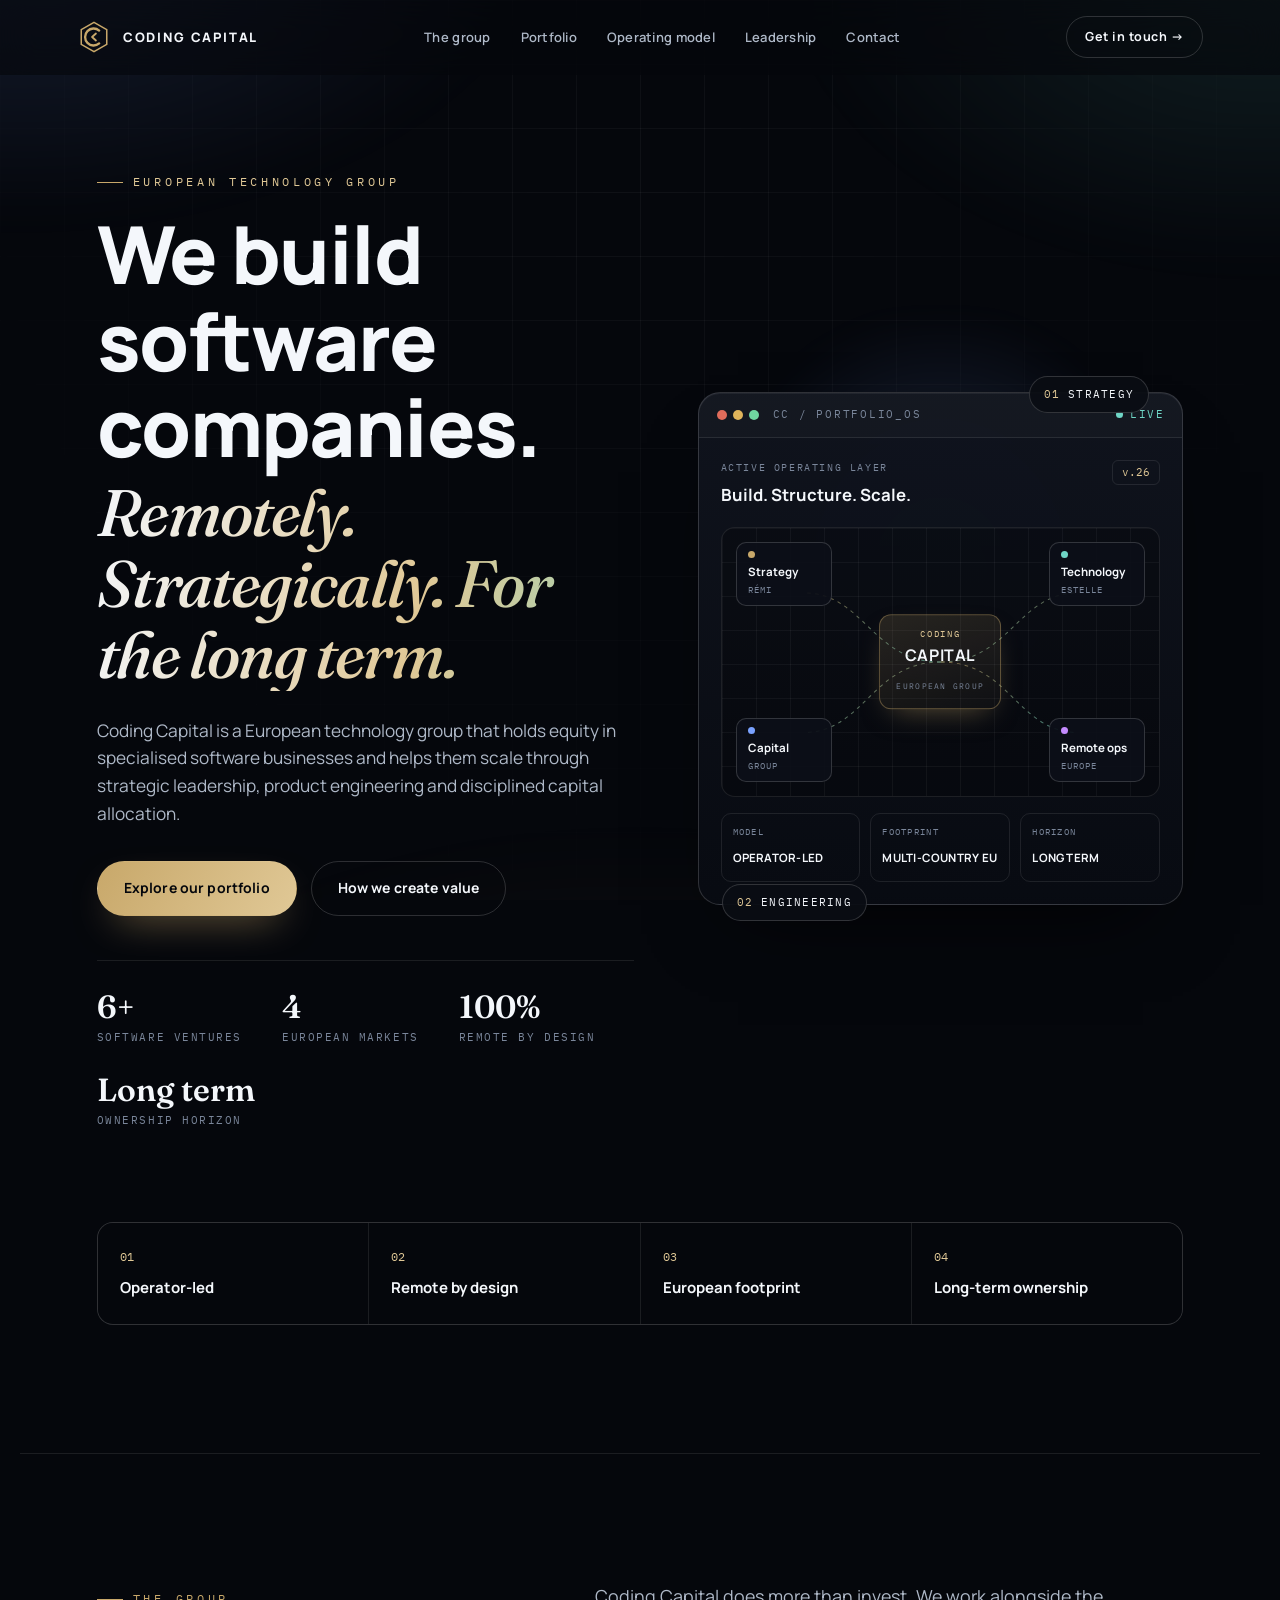
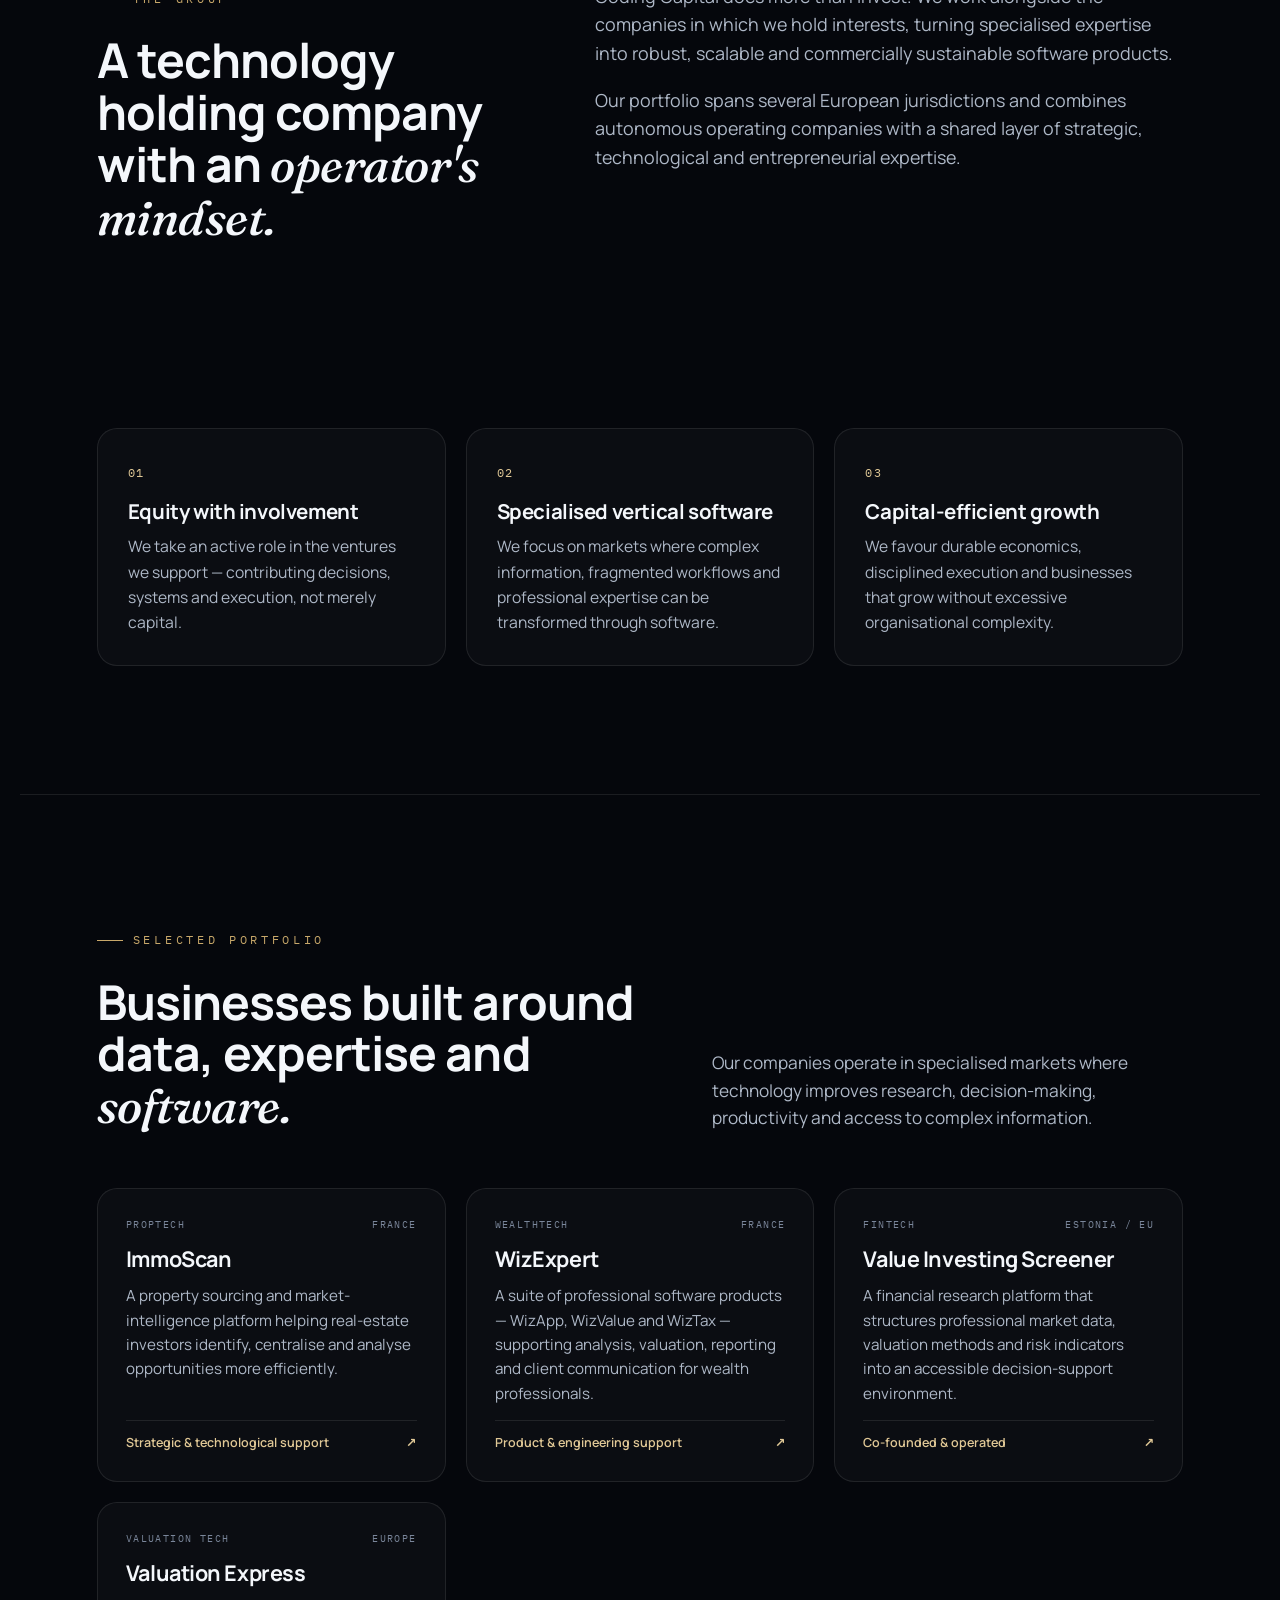
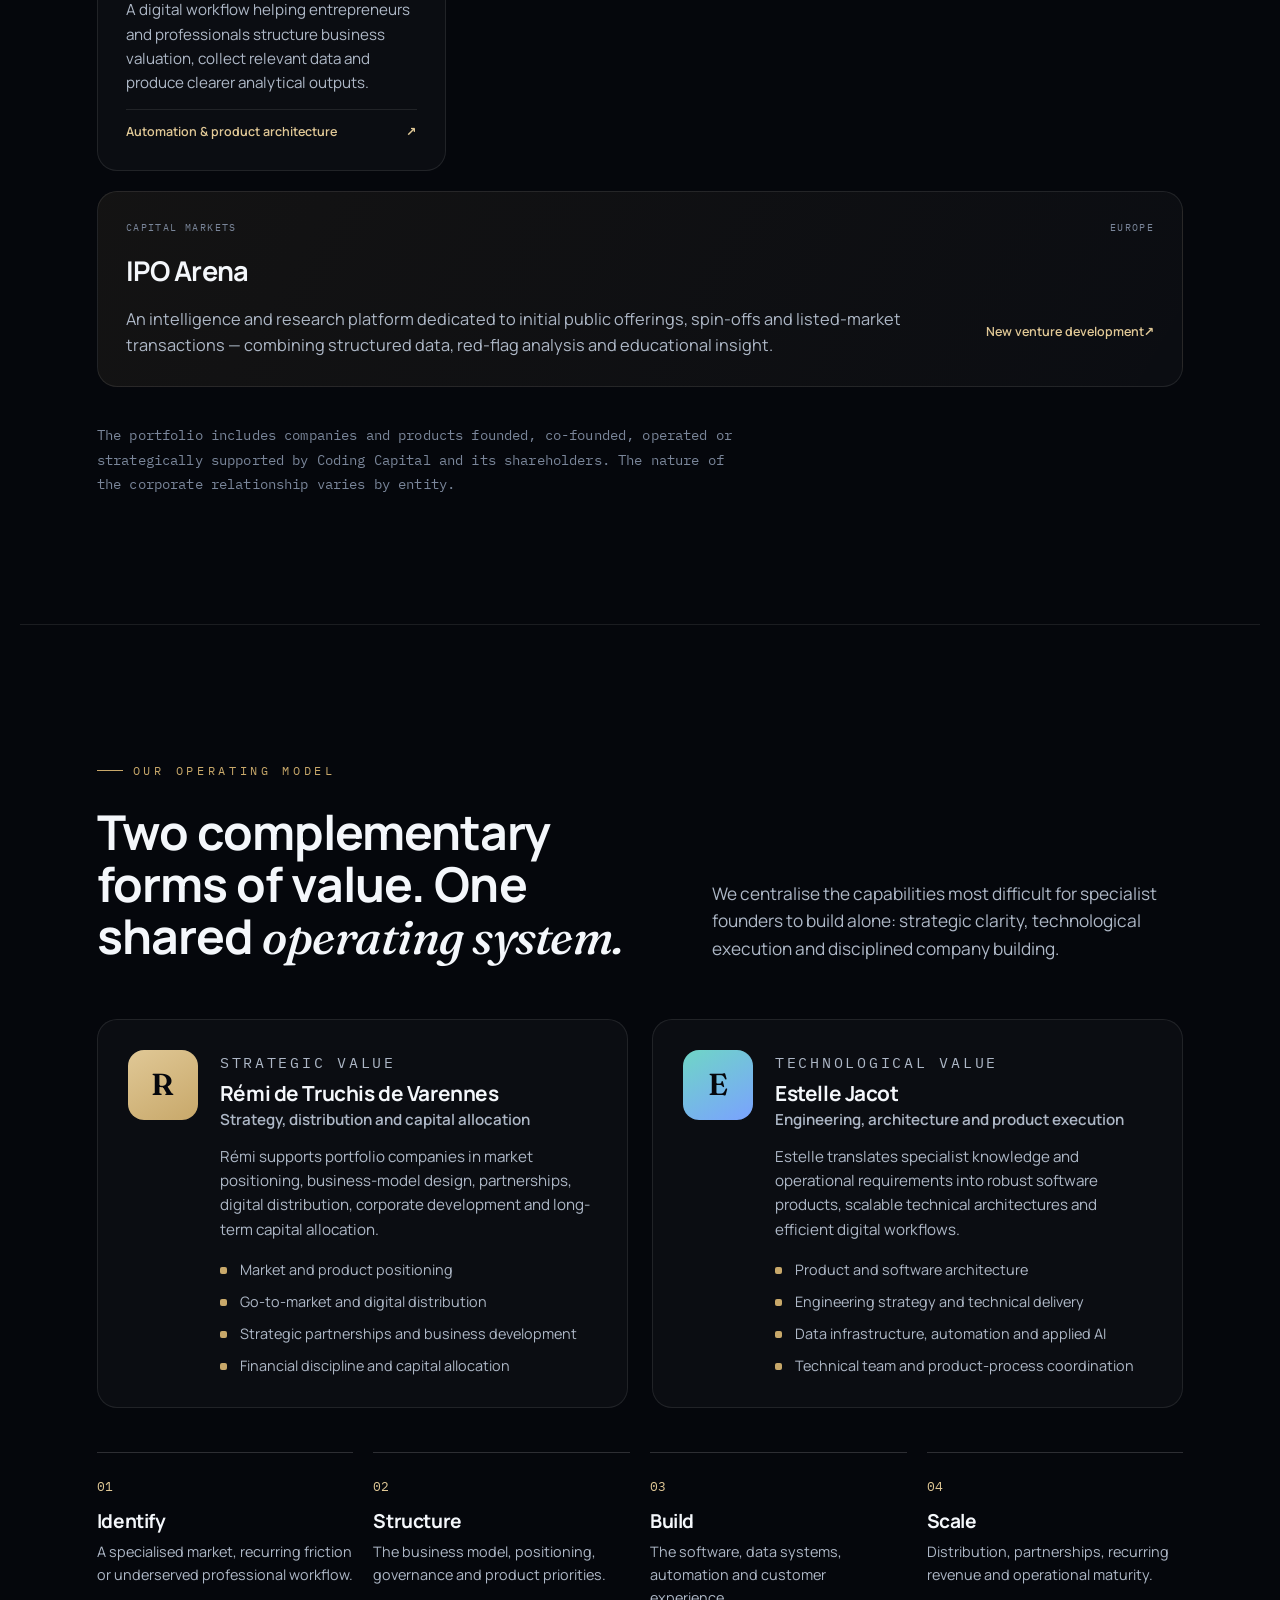
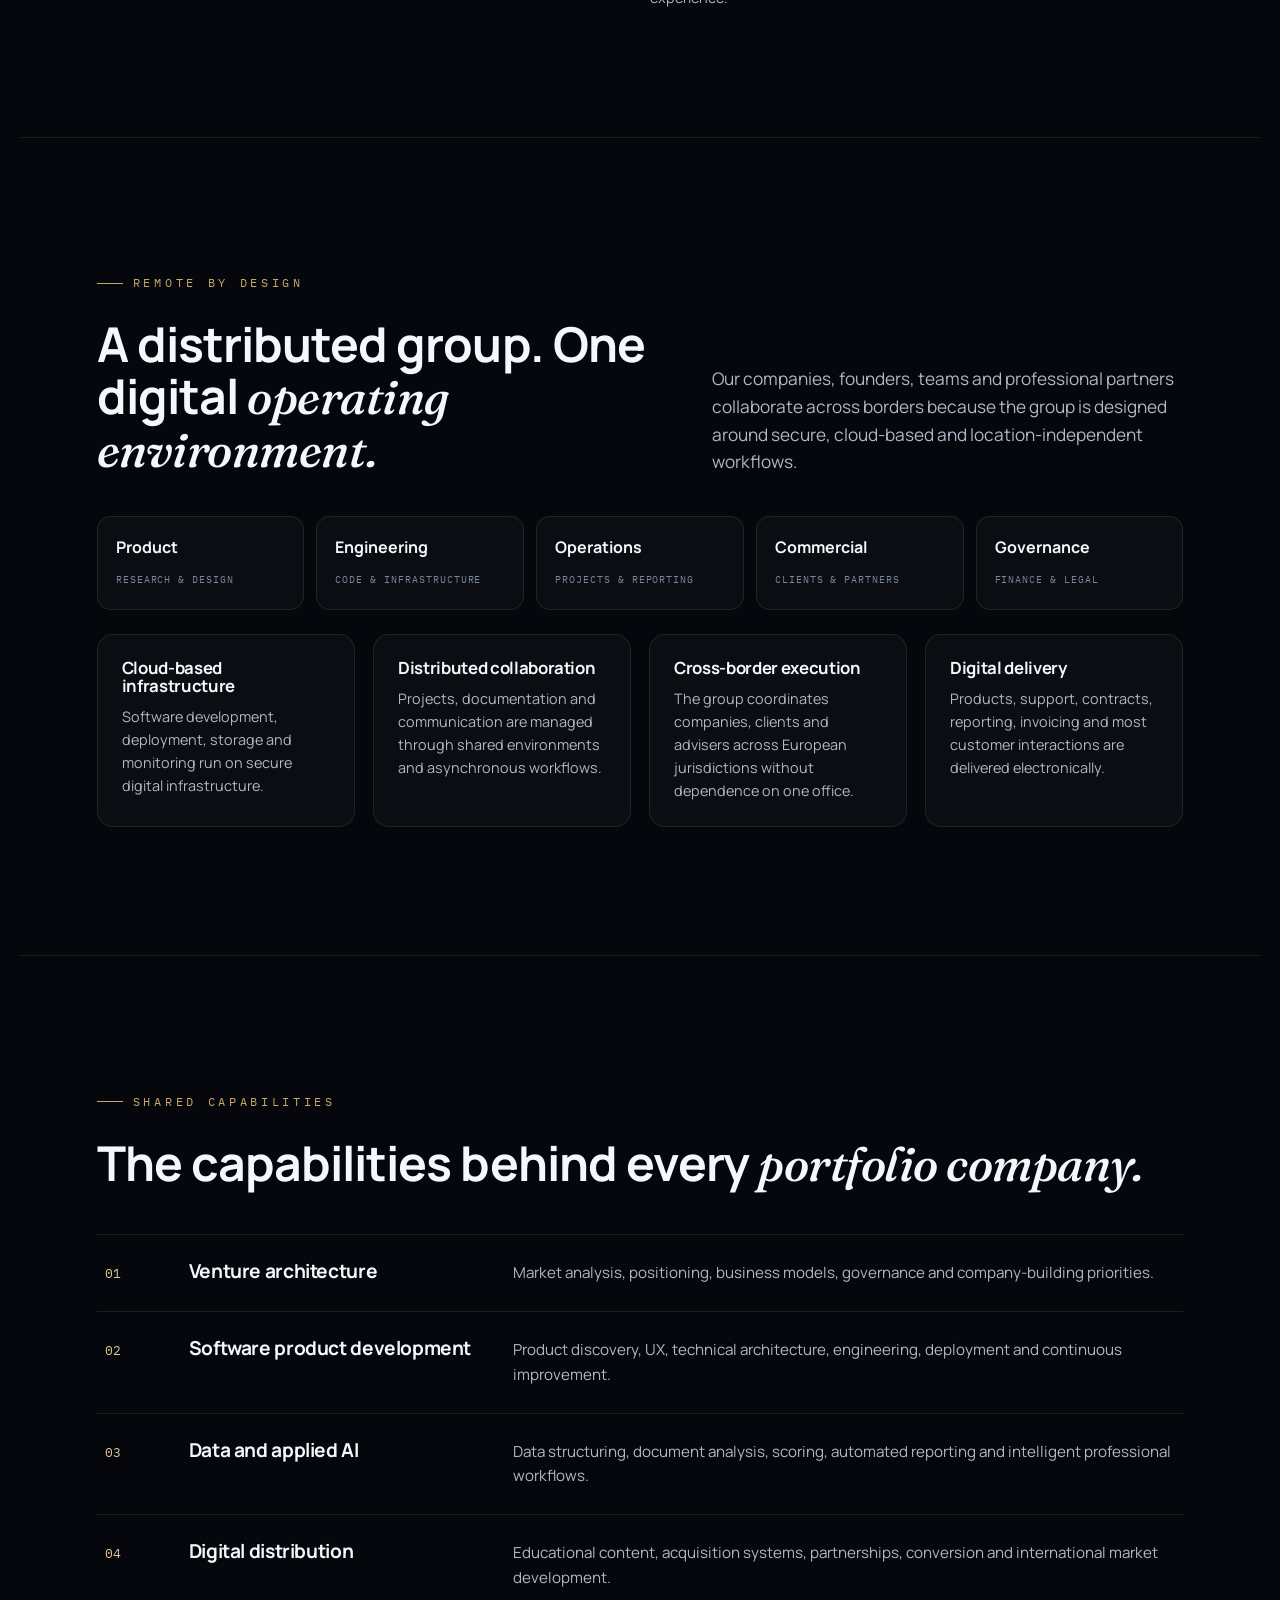
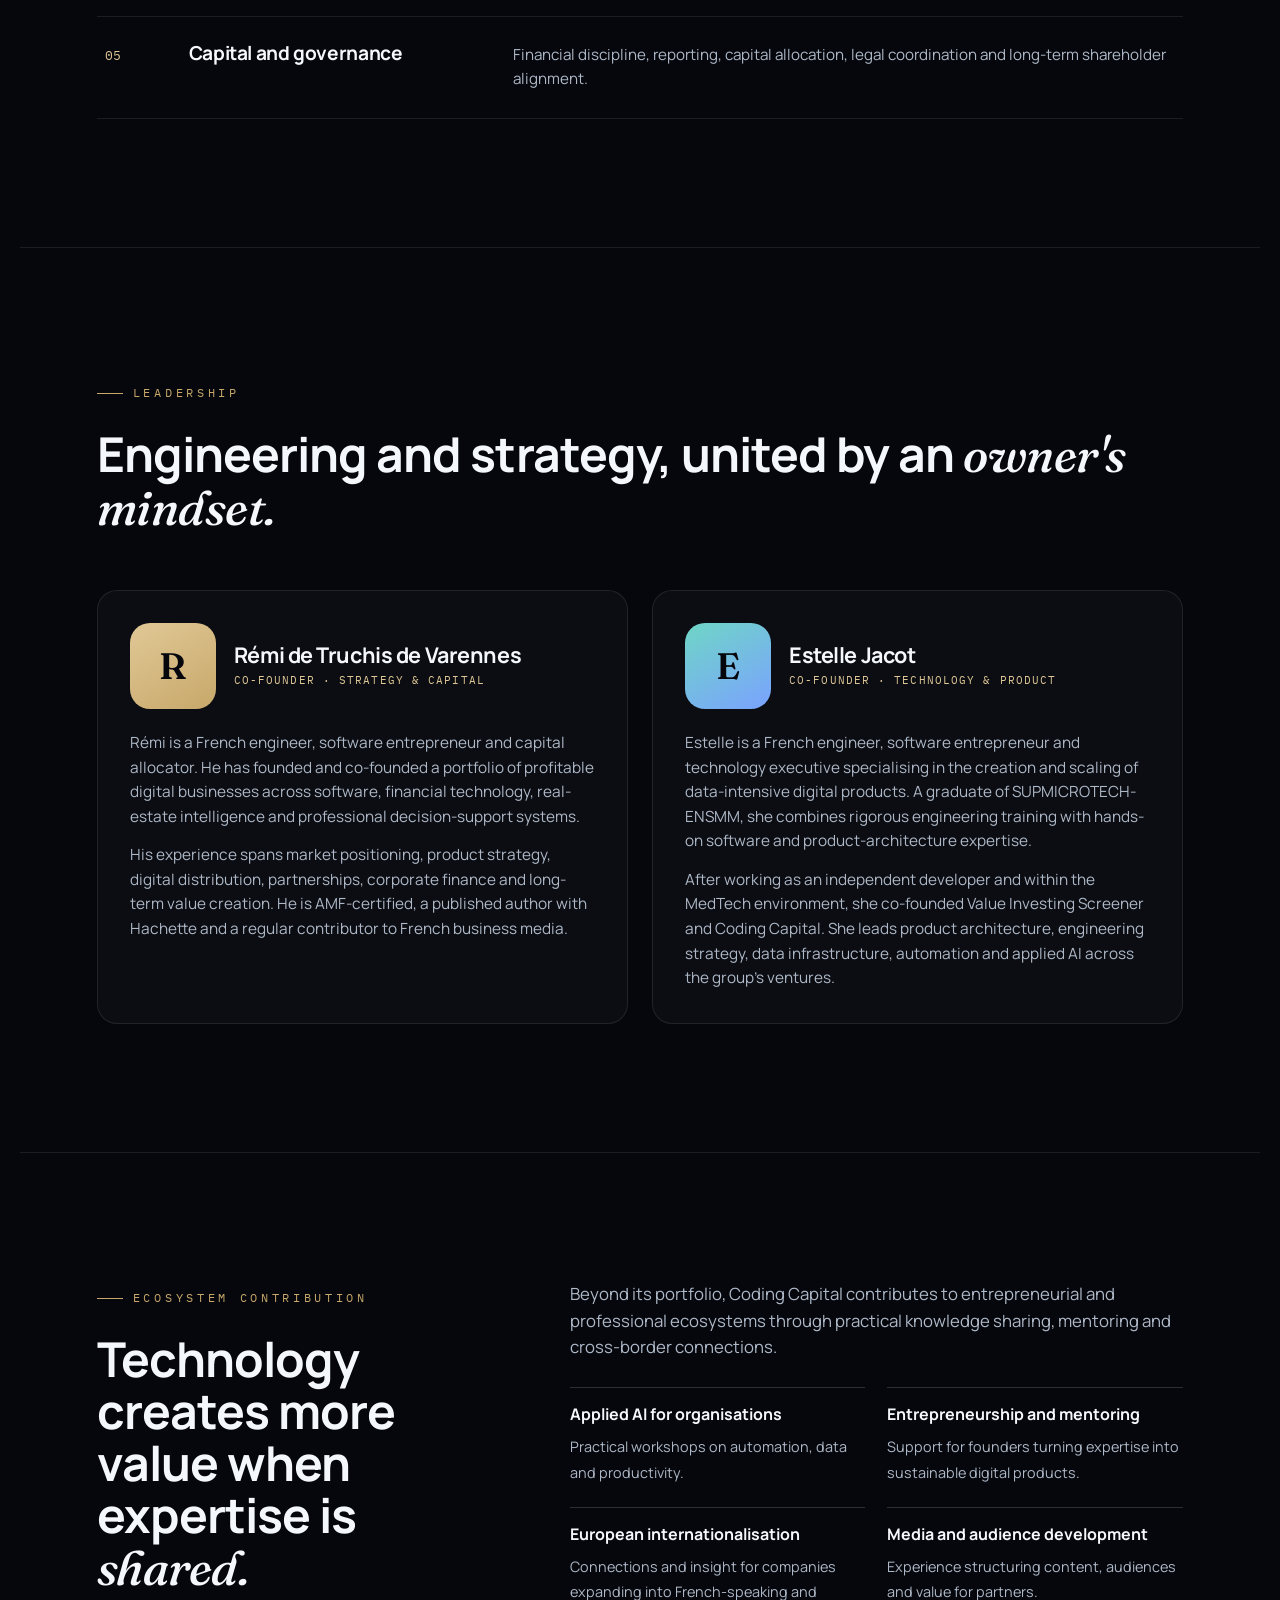
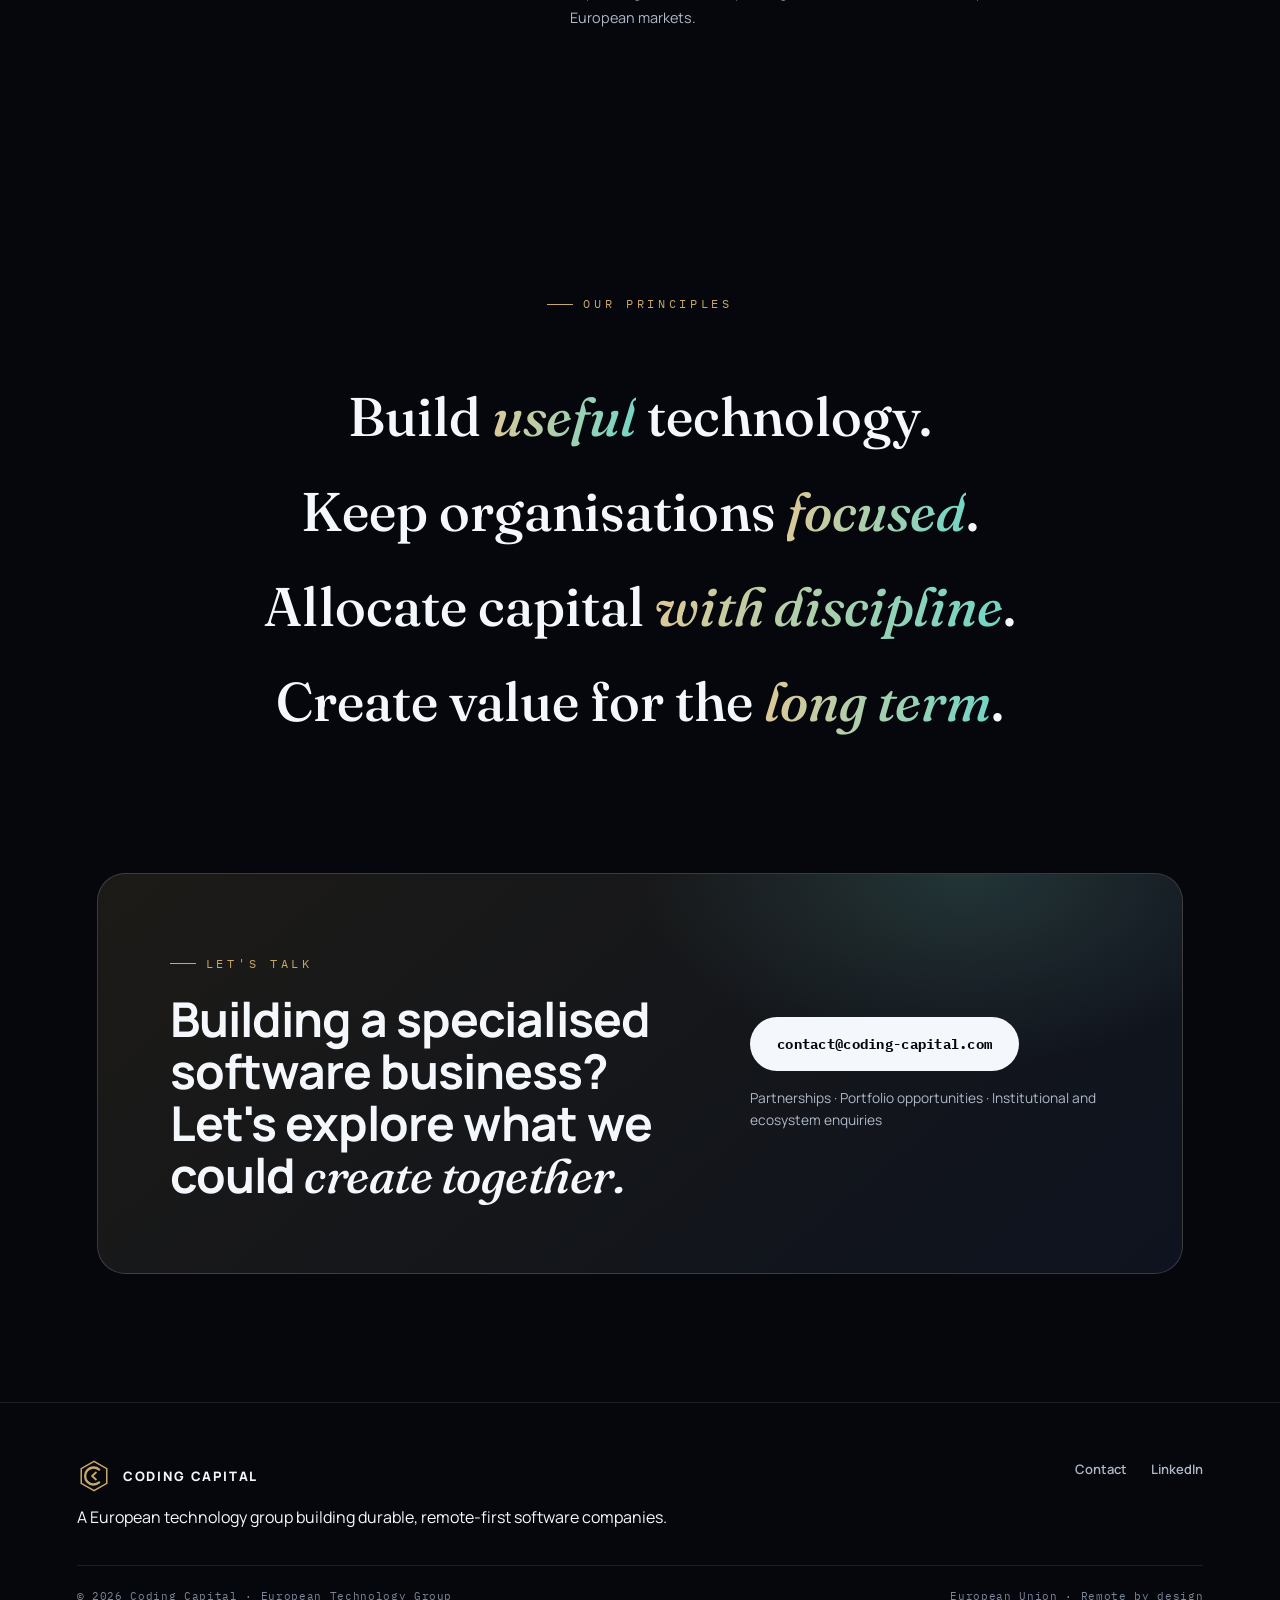
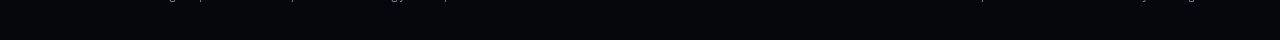
==== index.html @ 73f74a7e "Add files via upload" ====
<!DOCTYPE html>
<html lang="en">
<head>
  <meta charset="UTF-8" />
  <meta name="viewport" content="width=device-width, initial-scale=1.0" />
  <meta name="description" content="Coding Capital is a European technology group that builds, operates and supports remote-first software companies across Europe." />
  <meta name="theme-color" content="#05070c" />
  <meta name="color-scheme" content="dark" />
  <title>Coding Capital — European Technology Group</title>
  <link rel="preconnect" href="https://fonts.googleapis.com" />
  <link rel="preconnect" href="https://fonts.gstatic.com" crossorigin />
  <link href="https://fonts.googleapis.com/css2?family=IBM+Plex+Mono:wght@400;500;600&family=Fraunces:opsz,wght@9..144,400;9..144,500;9..144,600&family=Manrope:wght@400;500;600;700;800&display=swap" rel="stylesheet" />
  <style>
    :root{
      --bg:#05070c;
      --bg-2:#080b12;
      --ink:#f4f7fb;
      --ink-soft:#aeb8c7;
      --ink-mute:#7a869a;
      --line:rgba(255,255,255,.09);
      --line-strong:rgba(255,255,255,.16);
      --gold:#c8a86a;
      --gold-soft:#e0c896;
      --teal:#6fd6c6;
      --blue:#7aa2ff;
      --card:rgba(255,255,255,.028);
      --card-2:rgba(255,255,255,.045);
      --radius:20px;
      --pad:clamp(22px,6vw,120px);
      --maxw:1240px;
      --mono:"IBM Plex Mono",monospace;
      --serif:"Fraunces",Georgia,serif;
      --sans:"Manrope",system-ui,sans-serif;
    }
    *{box-sizing:border-box;margin:0;padding:0}
    html{scroll-behavior:smooth}
    body{
      background:var(--bg);
      color:var(--ink);
      font-family:var(--sans);
      line-height:1.6;
      -webkit-font-smoothing:antialiased;
      overflow-x:hidden;
    }
    a{color:inherit;text-decoration:none}
    ::selection{background:var(--gold);color:#05070c}
    img{max-width:100%}

    /* ------ ambient background ------ */
    .bg-field{position:fixed;inset:0;z-index:0;pointer-events:none;overflow:hidden}
    .bg-field::before{
      content:"";position:absolute;inset:-20%;
      background:
        radial-gradient(50% 40% at 15% 8%,rgba(122,162,255,.16),transparent 60%),
        radial-gradient(45% 40% at 85% 12%,rgba(111,214,198,.12),transparent 60%),
        radial-gradient(60% 50% at 50% 110%,rgba(200,168,106,.10),transparent 60%);
      filter:blur(20px);
    }
    .bg-grid{position:absolute;inset:0;opacity:.5;
      background-image:linear-gradient(var(--line) 1px,transparent 1px),linear-gradient(90deg,var(--line) 1px,transparent 1px);
      background-size:64px 64px;
      mask-image:radial-gradient(circle at 50% 20%,#000,transparent 78%);
    }

    .page-shell{position:relative;z-index:1}
    .wrap{max-width:var(--maxw);margin:0 auto;padding-left:var(--pad);padding-right:var(--pad)}

    /* ------ header ------ */
    .site-header{
      position:sticky;top:0;z-index:60;
      display:flex;align-items:center;justify-content:space-between;
      gap:24px;padding:16px var(--pad);
      background:rgba(5,7,12,.62);
      backdrop-filter:blur(18px);
      border-bottom:1px solid transparent;
      transition:border-color .3s,background .3s;
    }
    .site-header.scrolled{border-bottom-color:var(--line);background:rgba(5,7,12,.85)}
    .brand{display:flex;align-items:center;gap:12px;font-weight:800;letter-spacing:.14em;font-size:13px}
    .brand-mark{width:34px;height:34px;color:var(--gold);display:grid;place-items:center}
    .brand-mark svg{width:100%;height:100%}
    .brand-name{color:var(--ink)}
    .desktop-nav{display:flex;gap:30px;font-size:13px;font-weight:600;color:var(--ink-soft);letter-spacing:.02em}
    .desktop-nav a{position:relative;padding:6px 0;transition:color .2s}
    .desktop-nav a::after{content:"";position:absolute;left:0;bottom:0;width:0;height:1px;background:var(--gold);transition:width .25s}
    .desktop-nav a:hover{color:var(--ink)}
    .desktop-nav a:hover::after{width:100%}
    .header-cta{display:inline-flex;align-items:center;gap:8px;font-size:12.5px;font-weight:700;letter-spacing:.04em;
      padding:10px 18px;border:1px solid var(--line-strong);border-radius:999px;color:var(--ink);transition:.25s}
    .header-cta:hover{background:var(--ink);color:#05070c;border-color:var(--ink)}
    .menu-toggle{display:none;flex-direction:column;gap:5px;background:none;border:0;cursor:pointer;padding:8px}
    .menu-toggle span{width:22px;height:2px;background:var(--ink);border-radius:2px;transition:.3s}
    .menu-toggle.open span:nth-child(1){transform:translateY(7px) rotate(45deg)}
    .menu-toggle.open span:nth-child(2){transform:translateY(-7px) rotate(-45deg)}
    .mobile-menu{display:none;flex-direction:column;gap:4px;padding:8px var(--pad) 22px;
      background:rgba(5,7,12,.96);border-bottom:1px solid var(--line)}
    .mobile-menu a{padding:13px 0;font-weight:600;color:var(--ink-soft);border-bottom:1px solid var(--line)}
    .mobile-menu a:last-child{border-bottom:0}

    /* ------ typography helpers ------ */
    .eyebrow{font-family:var(--mono);font-size:11.5px;letter-spacing:.32em;color:var(--gold-soft);text-transform:uppercase;margin-bottom:20px;display:inline-flex;align-items:center;gap:10px}
    .eyebrow::before{content:"";width:26px;height:1px;background:var(--gold)}
    .eyebrow.dark{color:var(--gold)}
    h1,h2,h3,h4{line-height:1.08;letter-spacing:-.02em;font-weight:700}
    h1{font-size:clamp(2.6rem,6.4vw,5rem);font-weight:800}
    h1 .serif,h2 .serif{font-family:var(--serif);font-weight:500;font-style:italic;letter-spacing:-.01em}
    h2{font-size:clamp(1.9rem,3.8vw,3rem)}
    .lead{font-size:clamp(1.05rem,1.4vw,1.22rem);color:var(--ink-soft);max-width:60ch}

    section{position:relative}
    .section-pad{padding-top:clamp(80px,10vw,140px);padding-bottom:clamp(80px,10vw,140px)}

    /* ------ hero ------ */
    .hero{padding-top:clamp(60px,7vw,90px)}
    .hero-grid{display:grid;grid-template-columns:1.05fr .95fr;gap:clamp(40px,5vw,72px);align-items:center}
    .hero-lead{margin:26px 0 34px;font-size:clamp(1.05rem,1.35vw,1.2rem);color:var(--ink-soft);max-width:54ch}
    .hero h1 span{display:block;background:linear-gradient(100deg,var(--ink) 0%,var(--gold-soft) 60%,var(--teal) 130%);-webkit-background-clip:text;background-clip:text;-webkit-text-fill-color:transparent;font-family:var(--serif);font-weight:500;font-style:italic;font-size:.82em;margin-top:.12em}
    .hero-actions{display:flex;gap:14px;flex-wrap:wrap}
    .button{display:inline-flex;align-items:center;gap:10px;font-weight:700;font-size:14px;letter-spacing:.01em;
      padding:15px 26px;border-radius:999px;transition:.25s;cursor:pointer;border:1px solid transparent}
    .button-primary{background:linear-gradient(120deg,var(--gold),var(--gold-soft));color:#05070c;box-shadow:0 16px 40px -18px rgba(200,168,106,.8)}
    .button-primary:hover{transform:translateY(-2px);box-shadow:0 22px 50px -18px rgba(200,168,106,.9)}
    .button-secondary{border-color:var(--line-strong);color:var(--ink)}
    .button-secondary:hover{border-color:var(--ink);background:rgba(255,255,255,.04)}
    .button-light{background:var(--ink);color:#05070c}
    .button-light:hover{transform:translateY(-2px)}

    /* trust bar */
    .trust-row{display:flex;flex-wrap:wrap;gap:26px 40px;margin-top:44px;padding-top:30px;border-top:1px solid var(--line)}
    .trust-row .stat{min-width:110px}
    .trust-row .stat b{font-family:var(--serif);font-size:2rem;font-weight:600;display:block;line-height:1}
    .trust-row .stat span{font-family:var(--mono);font-size:11px;letter-spacing:.14em;color:var(--ink-mute);text-transform:uppercase}

    /* hero visual window */
    .hero-visual{position:relative}
    .visual-aura{position:absolute;inset:-14% -8% -8% -8%;
      background:radial-gradient(60% 60% at 50% 40%,rgba(122,162,255,.22),transparent 70%);filter:blur(14px);z-index:0}
    .system-window{position:relative;z-index:2;border:1px solid var(--line-strong);border-radius:22px;overflow:hidden;
      background:linear-gradient(180deg,rgba(16,20,30,.96),rgba(8,11,18,.98));
      box-shadow:0 40px 80px -40px rgba(0,0,0,.9),inset 0 1px 0 rgba(255,255,255,.06)}
    .system-window-bar{display:flex;align-items:center;gap:14px;padding:13px 18px;border-bottom:1px solid var(--line);background:rgba(255,255,255,.02)}
    .window-dots{display:flex;gap:6px}
    .window-dots span{width:10px;height:10px;border-radius:50%;background:var(--line-strong)}
    .window-dots span:first-child{background:#e06c5b}.window-dots span:nth-child(2){background:#e0b45b}.window-dots span:nth-child(3){background:#6fd6a0}
    .window-title{font-family:var(--mono);font-size:11px;letter-spacing:.16em;color:var(--ink-mute)}
    .system-status{margin-left:auto;font-family:var(--mono);font-size:10.5px;letter-spacing:.14em;color:var(--teal);display:inline-flex;align-items:center;gap:7px}
    .system-status i{width:7px;height:7px;border-radius:50%;background:var(--teal);box-shadow:0 0 0 0 rgba(111,214,198,.6);animation:pulse 2s infinite}
    @keyframes pulse{0%{box-shadow:0 0 0 0 rgba(111,214,198,.5)}70%{box-shadow:0 0 0 8px rgba(111,214,198,0)}100%{box-shadow:0 0 0 0 rgba(111,214,198,0)}}
    .system-window-body{padding:22px}
    .system-topline{display:flex;justify-content:space-between;align-items:flex-start;margin-bottom:18px}
    .system-label{font-family:var(--mono);font-size:10px;letter-spacing:.16em;color:var(--ink-mute);display:block;margin-bottom:6px}
    .system-topline strong{font-size:1.05rem}
    .system-version{font-family:var(--mono);font-size:11px;color:var(--gold-soft);border:1px solid var(--line);padding:3px 9px;border-radius:6px}
    .system-map{position:relative;height:270px;border:1px solid var(--line);border-radius:14px;overflow:hidden;background:rgba(0,0,0,.25)}
    .map-grid{position:absolute;inset:0;opacity:.5;background-image:linear-gradient(var(--line) 1px,transparent 1px),linear-gradient(90deg,var(--line) 1px,transparent 1px);background-size:34px 34px}
    .connection-layer{position:absolute;inset:0;width:100%;height:100%}
    .connection-layer path{fill:none;stroke:url(#cgrad);stroke-width:1.4;opacity:.55;stroke-dasharray:5 6;animation:dash 22s linear infinite}
    @keyframes dash{to{stroke-dashoffset:-200}}
    .core-module{position:absolute;top:50%;left:50%;transform:translate(-50%,-50%);z-index:3;text-align:center;
      background:linear-gradient(160deg,rgba(200,168,106,.16),rgba(200,168,106,.04));border:1px solid rgba(200,168,106,.4);
      border-radius:12px;padding:12px 16px;min-width:118px;box-shadow:0 12px 30px -14px rgba(200,168,106,.5)}
    .core-module span{font-family:var(--mono);font-size:9px;letter-spacing:.2em;color:var(--gold-soft);display:block}
    .core-module strong{font-size:1rem;letter-spacing:.04em;display:block;margin:2px 0}
    .core-module small{font-family:var(--mono);font-size:8px;letter-spacing:.16em;color:var(--ink-mute)}
    .module{position:absolute;z-index:3;background:rgba(12,16,24,.92);border:1px solid var(--line-strong);border-radius:10px;padding:8px 11px;display:flex;flex-direction:column;gap:2px;min-width:96px}
    .module i{width:7px;height:7px;border-radius:50%;background:var(--blue);margin-bottom:3px}
    .module span{font-size:11.5px;font-weight:700}
    .module small{font-family:var(--mono);font-size:8.5px;letter-spacing:.12em;color:var(--ink-mute)}
    .module-strategy{top:14px;left:14px}.module-strategy i{background:var(--gold)}
    .module-tech{top:14px;right:14px}.module-tech i{background:var(--teal)}
    .module-capital{bottom:14px;left:14px}.module-capital i{background:var(--blue)}
    .module-remote{bottom:14px;right:14px}.module-remote i{background:#c58bff}
    .system-footer-grid{display:grid;grid-template-columns:repeat(3,1fr);gap:10px;margin-top:16px}
    .system-footer-grid div{border:1px solid var(--line);border-radius:10px;padding:11px}
    .system-footer-grid span{font-family:var(--mono);font-size:9px;letter-spacing:.14em;color:var(--ink-mute);display:block;margin-bottom:5px}
    .system-footer-grid strong{font-size:11.5px;letter-spacing:.02em}
    .floating-chip{position:absolute;z-index:4;font-family:var(--mono);font-size:10.5px;letter-spacing:.12em;
      background:rgba(10,13,20,.94);border:1px solid var(--line-strong);border-radius:999px;padding:9px 14px;display:flex;align-items:center;gap:8px;
      box-shadow:0 16px 40px -20px rgba(0,0,0,.9)}
    .floating-chip span{color:var(--gold-soft)}
    .chip-one{top:-16px;right:34px;animation:float 6s ease-in-out infinite}
    .chip-two{bottom:-16px;left:24px;animation:float 6s ease-in-out infinite .8s}
    @keyframes float{0%,100%{transform:translateY(0)}50%{transform:translateY(-9px)}}

    /* principle strip */
    .principle-strip{display:grid;grid-template-columns:repeat(4,1fr);gap:1px;margin-top:clamp(60px,7vw,90px);
      border:1px solid var(--line);border-radius:16px;overflow:hidden;background:var(--line)}
    .principle-strip div{background:var(--bg);padding:24px 22px;display:flex;flex-direction:column;gap:10px}
    .principle-strip span{font-family:var(--mono);font-size:12px;color:var(--gold-soft)}
    .principle-strip strong{font-size:15px;font-weight:700}

    /* ------ generic section frames ------ */
    .divider{height:1px;background:var(--line);max-width:var(--maxw);margin:0 auto}
    .two-col{display:grid;grid-template-columns:.85fr 1.15fr;gap:clamp(30px,5vw,72px);align-items:start}
    .section-heading h2{margin-top:6px}
    .section-topline{display:grid;grid-template-columns:1.1fr .9fr;gap:40px;align-items:end}
    .section-intro{color:var(--ink-soft);font-size:1.08rem;max-width:46ch}

    /* value cards */
    .value-grid{display:grid;grid-template-columns:repeat(3,1fr);gap:20px;margin-top:56px}
    .card{background:var(--card);border:1px solid var(--line);border-radius:var(--radius);padding:30px;transition:.3s;position:relative;overflow:hidden}
    .card:hover{transform:translateY(-4px);border-color:var(--line-strong);background:var(--card-2)}
    .card-index{font-family:var(--mono);font-size:12px;color:var(--gold-soft);letter-spacing:.1em}
    .card h3{font-size:1.28rem;margin:16px 0 12px}
    .card p{color:var(--ink-soft);font-size:.98rem}

    /* portfolio */
    .portfolio-grid{display:grid;grid-template-columns:repeat(3,1fr);gap:20px;margin-top:56px}
    .portfolio-card{background:var(--card);border:1px solid var(--line);border-radius:var(--radius);padding:28px;display:flex;flex-direction:column;gap:14px;transition:.3s;position:relative;overflow:hidden}
    .portfolio-card::before{content:"";position:absolute;inset:0;background:linear-gradient(160deg,rgba(122,162,255,.10),transparent 55%);opacity:0;transition:.3s}
    .portfolio-card:hover{transform:translateY(-4px);border-color:var(--line-strong)}
    .portfolio-card:hover::before{opacity:1}
    .portfolio-card>*{position:relative;z-index:1}
    .portfolio-meta{display:flex;justify-content:space-between;font-family:var(--mono);font-size:10px;letter-spacing:.14em;color:var(--ink-mute)}
    .portfolio-card h3{font-size:1.35rem}
    .portfolio-card p{color:var(--ink-soft);font-size:.95rem;flex:1}
    .portfolio-footer{display:flex;justify-content:space-between;align-items:center;font-size:12.5px;color:var(--gold-soft);font-weight:600;padding-top:12px;border-top:1px solid var(--line)}
    .portfolio-card.featured{grid-column:span 3;flex-direction:row;flex-wrap:wrap;align-items:center;gap:20px 40px;background:linear-gradient(120deg,rgba(200,168,106,.08),var(--card))}
    .portfolio-card.featured h3{font-size:1.7rem;flex-basis:100%}
    .portfolio-card.featured p{flex:1 1 340px;font-size:1.02rem}
    .portfolio-card.featured .portfolio-footer{border:0;padding:0}
    .portfolio-note{margin-top:36px}
    .portfolio-note p{color:var(--ink-mute);font-size:.9rem;max-width:80ch;font-family:var(--mono);line-height:1.7;letter-spacing:.01em}

    /* dual value / leaders */
    .dual-value{display:grid;grid-template-columns:1fr 1fr;gap:24px;margin-top:56px}
    .leader-value{display:grid;grid-template-columns:auto 1fr;gap:22px;background:var(--card);border:1px solid var(--line);border-radius:var(--radius);padding:30px}
    .portrait{width:70px;height:70px;border-radius:16px;display:grid;place-items:center;font-family:var(--serif);font-size:1.9rem;font-weight:600;color:#05070c;flex-shrink:0}
    .portrait.large{width:86px;height:86px;font-size:2.3rem;border-radius:20px}
    .portrait-remi{background:linear-gradient(150deg,var(--gold-soft),var(--gold))}
    .portrait-estelle{background:linear-gradient(150deg,var(--teal),var(--blue))}
    .role-label{font-family:var(--mono);font-size:10px;letter-spacing:.18em;color:var(--gold-soft);margin-bottom:8px}
    .leader-value h3{font-size:1.3rem}
    .leader-title{color:var(--ink-soft);font-size:.9rem;margin:4px 0 12px;font-weight:600}
    .leader-value p{color:var(--ink-soft);font-size:.95rem}
    .capability-list{list-style:none;margin-top:16px;display:flex;flex-direction:column;gap:9px}
    .capability-list li{position:relative;padding-left:20px;font-size:.9rem;color:var(--ink-soft)}
    .capability-list li::before{content:"";position:absolute;left:0;top:9px;width:7px;height:7px;border-radius:2px;background:var(--gold)}

    /* process */
    .process-grid{display:grid;grid-template-columns:repeat(4,1fr);gap:20px;margin-top:44px}
    .process-item span{font-family:var(--mono);font-size:13px;color:var(--gold-soft)}
    .process-item h4{font-size:1.2rem;margin:12px 0 8px}
    .process-item p{color:var(--ink-soft);font-size:.9rem}
    .process-item{padding-top:20px;border-top:1px solid var(--line-strong)}

    /* remote */
    .remote-cards{display:grid;grid-template-columns:repeat(4,1fr);gap:18px;margin-top:24px}
    .remote-card{background:var(--card);border:1px solid var(--line);border-radius:16px;padding:24px}
    .remote-card h3{font-size:1.05rem;margin-bottom:10px}
    .remote-card p{color:var(--ink-soft);font-size:.9rem}
    .remote-system{display:flex;flex-wrap:wrap;gap:12px;margin-top:40px}
    .remote-node{flex:1 1 150px;background:var(--card);border:1px solid var(--line);border-radius:14px;padding:18px}
    .remote-node span{display:block;font-weight:700;margin-bottom:5px}
    .remote-node small{font-family:var(--mono);font-size:9.5px;letter-spacing:.1em;color:var(--ink-mute)}

    /* capabilities table */
    .capability-table{margin-top:44px;border-top:1px solid var(--line)}
    .cap-row{display:grid;grid-template-columns:60px 300px 1fr;gap:24px;padding:26px 8px;border-bottom:1px solid var(--line);align-items:baseline;transition:.25s}
    .cap-row:hover{background:rgba(255,255,255,.02);padding-left:18px}
    .cap-row span{font-family:var(--mono);color:var(--gold-soft);font-size:13px}
    .cap-row h3{font-size:1.2rem}
    .cap-row p{color:var(--ink-soft);font-size:.95rem}

    /* leadership */
    .leadership-grid{display:grid;grid-template-columns:1fr 1fr;gap:24px;margin-top:56px}
    .bio-card{background:var(--card);border:1px solid var(--line);border-radius:var(--radius);padding:32px}
    .bio-head{display:flex;gap:18px;align-items:center;margin-bottom:22px}
    .bio-head h3{font-size:1.35rem}
    .bio-head p{font-family:var(--mono);font-size:11px;letter-spacing:.1em;color:var(--gold-soft);margin-top:6px}
    .bio-card>p{color:var(--ink-soft);font-size:.96rem;margin-top:14px}

    /* impact */
    .impact-layout{display:grid;grid-template-columns:.8fr 1.2fr;gap:clamp(30px,5vw,64px)}
    .impact-copy>p{color:var(--ink-soft);font-size:1.05rem;margin-bottom:26px}
    .impact-list{display:grid;grid-template-columns:1fr 1fr;gap:22px}
    .impact-list div{border-top:1px solid var(--line-strong);padding-top:14px}
    .impact-list strong{display:block;margin-bottom:6px;font-size:1rem}
    .impact-list span{color:var(--ink-soft);font-size:.9rem}

    /* principles big */
    .principles-section{text-align:center}
    .principle-lines{margin-top:40px;display:flex;flex-direction:column;gap:8px}
    .principle-lines p{font-family:var(--serif);font-size:clamp(1.8rem,4.6vw,3.4rem);font-weight:500;color:var(--ink-mute);transition:.4s}
    .principle-lines p.in{color:var(--ink)}
    .principle-lines p em,.principle-lines p .hl{font-style:italic;background:linear-gradient(100deg,var(--gold-soft),var(--teal));-webkit-background-clip:text;background-clip:text;-webkit-text-fill-color:transparent}

    /* contact */
    .contact-section{padding-bottom:0}
    .contact-inner{background:linear-gradient(140deg,rgba(200,168,106,.12),rgba(122,162,255,.08));border:1px solid var(--line-strong);border-radius:28px;
      padding:clamp(40px,6vw,72px);display:grid;grid-template-columns:1.2fr .8fr;gap:40px;align-items:center;position:relative;overflow:hidden}
    .contact-inner::before{content:"";position:absolute;inset:0;background:radial-gradient(50% 80% at 80% 0%,rgba(111,214,198,.16),transparent 60%)}
    .contact-inner>*{position:relative;z-index:1}
    .contact-actions{display:flex;flex-direction:column;gap:16px;align-items:flex-start}
    .contact-actions .button{font-family:var(--mono);letter-spacing:.02em}
    .contact-actions p{color:var(--ink-soft);font-size:.86rem}

    /* footer */
    .site-footer{border-top:1px solid var(--line);margin-top:clamp(80px,10vw,130px);padding:56px var(--pad) 34px}
    .footer-main{max-width:var(--maxw);margin:0 auto;display:flex;flex-wrap:wrap;gap:24px 60px;align-items:flex-start;justify-content:space-between}
    .footer-brand{margin-bottom:6px}
    .footer-main>p{color:var(--ink-soft);max-width:34ch;font-size:.92rem;flex:1 1 240px}
    .footer-links{display:flex;gap:24px;font-size:13px;color:var(--ink-soft);font-weight:600}
    .footer-links a:hover{color:var(--ink)}
    .footer-bottom{max-width:var(--maxw);margin:34px auto 0;padding-top:22px;border-top:1px solid var(--line);
      display:flex;justify-content:space-between;flex-wrap:wrap;gap:10px;font-family:var(--mono);font-size:11px;letter-spacing:.06em;color:var(--ink-mute)}

    /* reveal */
    .reveal{opacity:0;transform:translateY(26px);transition:opacity .7s cubic-bezier(.2,.7,.2,1),transform .7s cubic-bezier(.2,.7,.2,1)}
    .reveal.in{opacity:1;transform:none}

    /* responsive */
    @media(max-width:960px){
      .desktop-nav,.header-cta{display:none}
      .menu-toggle{display:flex}
      .mobile-menu.open{display:flex}
      .hero-grid,.two-col,.section-topline,.dual-value,.impact-layout,.contact-inner{grid-template-columns:1fr}
      .value-grid,.portfolio-grid,.process-grid,.remote-cards,.leadership-grid,.impact-list{grid-template-columns:1fr 1fr}
      .portfolio-card.featured{grid-column:span 1;flex-direction:column;align-items:flex-start}
      .cap-row{grid-template-columns:40px 1fr;gap:8px 16px}
      .cap-row p{grid-column:2}
    }
    @media(max-width:640px){
      .value-grid,.portfolio-grid,.process-grid,.remote-cards,.leadership-grid,.impact-list,.principle-strip,.system-footer-grid{grid-template-columns:1fr}
      .trust-row{gap:20px 30px}
      .chip-one,.chip-two{display:none}
    }
    @media(prefers-reduced-motion:reduce){*{animation:none!important;transition:none!important}.reveal{opacity:1;transform:none}}
  </style>
</head>
<body>
  <div class="bg-field"><div class="bg-grid"></div></div>

  <div class="page-shell">
    <header class="site-header" id="top">
      <a class="brand" href="#top" aria-label="Coding Capital home">
        <span class="brand-mark" aria-hidden="true">
          <svg viewBox="0 0 44 44" role="img">
            <path d="M22 3 38.5 12.5v19L22 41 5.5 31.5v-19L22 3Z" fill="none" stroke="currentColor" stroke-width="2"/>
            <path d="M28.7 13.7a11 11 0 1 0 0 16.6" fill="none" stroke="currentColor" stroke-width="3" stroke-linecap="round"/>
            <path d="m24.5 17.5-5 4.5 5 4.5" fill="none" stroke="currentColor" stroke-width="2.4" stroke-linecap="round" stroke-linejoin="round"/>
          </svg>
        </span>
        <span class="brand-name">CODING CAPITAL</span>
      </a>

      <nav class="desktop-nav" aria-label="Primary navigation">
        <a href="#group">The group</a>
        <a href="#portfolio">Portfolio</a>
        <a href="#model">Operating model</a>
        <a href="#leadership">Leadership</a>
        <a href="#contact">Contact</a>
      </nav>

      <a class="header-cta" href="#contact">Get in touch →</a>
      <button class="menu-toggle" type="button" aria-expanded="false" aria-controls="mobile-menu" aria-label="Open menu">
        <span></span><span></span>
      </button>

      <div class="mobile-menu" id="mobile-menu">
        <a href="#group">The group</a>
        <a href="#portfolio">Portfolio</a>
        <a href="#model">Operating model</a>
        <a href="#leadership">Leadership</a>
        <a href="#contact">Contact</a>
      </div>
    </header>

    <main>
      <!-- HERO -->
      <section class="hero section-pad wrap">
        <div class="hero-grid">
          <div class="hero-copy reveal">
            <p class="eyebrow">European Technology Group</p>
            <h1>We build software companies.<span>Remotely. Strategically. For the long term.</span></h1>
            <p class="hero-lead">Coding Capital is a European technology group that holds equity in specialised software businesses and helps them scale through strategic leadership, product engineering and disciplined capital allocation.</p>
            <div class="hero-actions">
              <a class="button button-primary" href="#portfolio">Explore our portfolio</a>
              <a class="button button-secondary" href="#model">How we create value</a>
            </div>
            <div class="trust-row">
              <div class="stat"><b>6+</b><span>Software ventures</span></div>
              <div class="stat"><b>4</b><span>European markets</span></div>
              <div class="stat"><b>100%</b><span>Remote by design</span></div>
              <div class="stat"><b>Long&nbsp;term</b><span>Ownership horizon</span></div>
            </div>
          </div>

          <div class="hero-visual reveal" aria-label="Coding Capital operating model">
            <div class="visual-aura" aria-hidden="true"></div>
            <div class="system-window" data-tilt>
              <div class="system-window-bar">
                <div class="window-dots" aria-hidden="true"><span></span><span></span><span></span></div>
                <span class="window-title">CC / PORTFOLIO_OS</span>
                <span class="system-status"><i></i> LIVE</span>
              </div>
              <div class="system-window-body">
                <div class="system-topline">
                  <div>
                    <span class="system-label">ACTIVE OPERATING LAYER</span>
                    <strong>Build. Structure. Scale.</strong>
                  </div>
                  <span class="system-version">v.26</span>
                </div>
                <div class="system-map">
                  <div class="map-grid" aria-hidden="true"></div>
                  <svg class="connection-layer" viewBox="0 0 600 380" preserveAspectRatio="none" aria-hidden="true">
                    <defs><linearGradient id="cgrad" x1="0" y1="0" x2="1" y2="1"><stop offset="0" stop-color="#c8a86a"/><stop offset="1" stop-color="#6fd6c6"/></linearGradient></defs>
                    <path d="M300 190 C205 190 195 92 112 92" stroke="url(#cgrad)"/>
                    <path d="M300 190 C395 190 405 92 488 92" stroke="url(#cgrad)"/>
                    <path d="M300 190 C205 190 195 290 112 290" stroke="url(#cgrad)"/>
                    <path d="M300 190 C395 190 405 290 488 290" stroke="url(#cgrad)"/>
                  </svg>
                  <div class="core-module"><span>CODING</span><strong>CAPITAL</strong><small>EUROPEAN GROUP</small></div>
                  <div class="module module-strategy"><i></i><span>Strategy</span><small>RÉMI</small></div>
                  <div class="module module-tech"><i></i><span>Technology</span><small>ESTELLE</small></div>
                  <div class="module module-capital"><i></i><span>Capital</span><small>GROUP</small></div>
                  <div class="module module-remote"><i></i><span>Remote ops</span><small>EUROPE</small></div>
                </div>
                <div class="system-footer-grid">
                  <div><span>MODEL</span><strong>OPERATOR-LED</strong></div>
                  <div><span>FOOTPRINT</span><strong>MULTI-COUNTRY EU</strong></div>
                  <div><span>HORIZON</span><strong>LONG TERM</strong></div>
                </div>
              </div>
            </div>
            <div class="floating-chip chip-one"><span>01</span> STRATEGY</div>
            <div class="floating-chip chip-two"><span>02</span> ENGINEERING</div>
          </div>
        </div>

        <div class="principle-strip reveal" aria-label="Core principles">
          <div><span>01</span><strong>Operator-led</strong></div>
          <div><span>02</span><strong>Remote by design</strong></div>
          <div><span>03</span><strong>European footprint</strong></div>
          <div><span>04</span><strong>Long-term ownership</strong></div>
        </div>
      </section>

      <div class="divider"></div>

      <!-- GROUP -->
      <section class="section wrap" id="group">
        <div class="section-pad two-col intro-layout">
          <div class="section-heading reveal">
            <p class="eyebrow dark">The group</p>
            <h2>A technology holding company with an <span class="serif">operator's mindset.</span></h2>
          </div>
          <div class="reveal">
            <p class="lead" style="margin-bottom:18px">Coding Capital does more than invest. We work alongside the companies in which we hold interests, turning specialised expertise into robust, scalable and commercially sustainable software products.</p>
            <p class="lead">Our portfolio spans several European jurisdictions and combines autonomous operating companies with a shared layer of strategic, technological and entrepreneurial expertise.</p>
          </div>
        </div>

        <div class="value-grid" style="padding-bottom:clamp(80px,10vw,140px)">
          <article class="card reveal">
            <span class="card-index">01</span>
            <h3>Equity with involvement</h3>
            <p>We take an active role in the ventures we support — contributing decisions, systems and execution, not merely capital.</p>
          </article>
          <article class="card reveal">
            <span class="card-index">02</span>
            <h3>Specialised vertical software</h3>
            <p>We focus on markets where complex information, fragmented workflows and professional expertise can be transformed through software.</p>
          </article>
          <article class="card reveal">
            <span class="card-index">03</span>
            <h3>Capital-efficient growth</h3>
            <p>We favour durable economics, disciplined execution and businesses that grow without excessive organisational complexity.</p>
          </article>
        </div>
      </section>

      <div class="divider"></div>

      <!-- PORTFOLIO -->
      <section class="section wrap section-pad" id="portfolio">
        <div class="section-topline">
          <div class="section-heading reveal">
            <p class="eyebrow dark">Selected portfolio</p>
            <h2>Businesses built around data, expertise and <span class="serif">software.</span></h2>
          </div>
          <p class="section-intro reveal">Our companies operate in specialised markets where technology improves research, decision-making, productivity and access to complex information.</p>
        </div>

        <div class="portfolio-grid">
          <article class="portfolio-card reveal">
            <div class="portfolio-meta"><span>PROPTECH</span><span>FRANCE</span></div>
            <h3>ImmoScan</h3>
            <p>A property sourcing and market-intelligence platform helping real-estate investors identify, centralise and analyse opportunities more efficiently.</p>
            <div class="portfolio-footer"><span>Strategic &amp; technological support</span><span>↗</span></div>
          </article>
          <article class="portfolio-card reveal">
            <div class="portfolio-meta"><span>WEALTHTECH</span><span>FRANCE</span></div>
            <h3>WizExpert</h3>
            <p>A suite of professional software products — WizApp, WizValue and WizTax — supporting analysis, valuation, reporting and client communication for wealth professionals.</p>
            <div class="portfolio-footer"><span>Product &amp; engineering support</span><span>↗</span></div>
          </article>
          <article class="portfolio-card reveal">
            <div class="portfolio-meta"><span>FINTECH</span><span>ESTONIA / EU</span></div>
            <h3>Value Investing Screener</h3>
            <p>A financial research platform that structures professional market data, valuation methods and risk indicators into an accessible decision-support environment.</p>
            <div class="portfolio-footer"><span>Co-founded &amp; operated</span><span>↗</span></div>
          </article>
          <article class="portfolio-card reveal">
            <div class="portfolio-meta"><span>VALUATION TECH</span><span>EUROPE</span></div>
            <h3>Valuation Express</h3>
            <p>A digital workflow helping entrepreneurs and professionals structure business valuation, collect relevant data and produce clearer analytical outputs.</p>
            <div class="portfolio-footer"><span>Automation &amp; product architecture</span><span>↗</span></div>
          </article>
          <article class="portfolio-card featured reveal">
            <div class="portfolio-meta" style="flex-basis:100%"><span>CAPITAL MARKETS</span><span>EUROPE</span></div>
            <h3>IPO Arena</h3>
            <p>An intelligence and research platform dedicated to initial public offerings, spin-offs and listed-market transactions — combining structured data, red-flag analysis and educational insight.</p>
            <div class="portfolio-footer"><span>New venture development</span><span>↗</span></div>
          </article>
        </div>

        <div class="portfolio-note reveal">
          <p>The portfolio includes companies and products founded, co-founded, operated or strategically supported by Coding Capital and its shareholders. The nature of the corporate relationship varies by entity.</p>
        </div>
      </section>

      <div class="divider"></div>

      <!-- MODEL -->
      <section class="section wrap section-pad" id="model">
        <div class="section-topline">
          <div class="section-heading reveal">
            <p class="eyebrow dark">Our operating model</p>
            <h2>Two complementary forms of value. One shared <span class="serif">operating system.</span></h2>
          </div>
          <p class="section-intro reveal">We centralise the capabilities most difficult for specialist founders to build alone: strategic clarity, technological execution and disciplined company building.</p>
        </div>

        <div class="dual-value">
          <article class="leader-value reveal">
            <div class="portrait portrait-remi" aria-hidden="true"><span>R</span></div>
            <div>
              <p class="role-label">STRATEGIC VALUE</p>
              <h3>Rémi de Truchis de Varennes</h3>
              <p class="leader-title">Strategy, distribution and capital allocation</p>
              <p>Rémi supports portfolio companies in market positioning, business-model design, partnerships, digital distribution, corporate development and long-term capital allocation.</p>
              <ul class="capability-list">
                <li>Market and product positioning</li>
                <li>Go-to-market and digital distribution</li>
                <li>Strategic partnerships and business development</li>
                <li>Financial discipline and capital allocation</li>
              </ul>
            </div>
          </article>
          <article class="leader-value reveal">
            <div class="portrait portrait-estelle" aria-hidden="true"><span>E</span></div>
            <div>
              <p class="role-label">TECHNOLOGICAL VALUE</p>
              <h3>Estelle Jacot</h3>
              <p class="leader-title">Engineering, architecture and product execution</p>
              <p>Estelle translates specialist knowledge and operational requirements into robust software products, scalable technical architectures and efficient digital workflows.</p>
              <ul class="capability-list">
                <li>Product and software architecture</li>
                <li>Engineering strategy and technical delivery</li>
                <li>Data infrastructure, automation and applied AI</li>
                <li>Technical team and product-process coordination</li>
              </ul>
            </div>
          </article>
        </div>

        <div class="process-grid reveal">
          <div class="process-item"><span>01</span><h4>Identify</h4><p>A specialised market, recurring friction or underserved professional workflow.</p></div>
          <div class="process-item"><span>02</span><h4>Structure</h4><p>The business model, positioning, governance and product priorities.</p></div>
          <div class="process-item"><span>03</span><h4>Build</h4><p>The software, data systems, automation and customer experience.</p></div>
          <div class="process-item"><span>04</span><h4>Scale</h4><p>Distribution, partnerships, recurring revenue and operational maturity.</p></div>
        </div>
      </section>

      <div class="divider"></div>

      <!-- REMOTE -->
      <section class="section wrap section-pad" id="remote">
        <div class="section-topline">
          <div class="section-heading reveal">
            <p class="eyebrow dark">Remote by design</p>
            <h2>A distributed group. One digital <span class="serif">operating environment.</span></h2>
          </div>
          <p class="section-intro reveal">Our companies, founders, teams and professional partners collaborate across borders because the group is designed around secure, cloud-based and location-independent workflows.</p>
        </div>

        <div class="remote-system reveal">
          <div class="remote-node"><span>Product</span><small>RESEARCH &amp; DESIGN</small></div>
          <div class="remote-node"><span>Engineering</span><small>CODE &amp; INFRASTRUCTURE</small></div>
          <div class="remote-node"><span>Operations</span><small>PROJECTS &amp; REPORTING</small></div>
          <div class="remote-node"><span>Commercial</span><small>CLIENTS &amp; PARTNERS</small></div>
          <div class="remote-node"><span>Governance</span><small>FINANCE &amp; LEGAL</small></div>
        </div>

        <div class="remote-cards">
          <article class="remote-card reveal"><h3>Cloud-based infrastructure</h3><p>Software development, deployment, storage and monitoring run on secure digital infrastructure.</p></article>
          <article class="remote-card reveal"><h3>Distributed collaboration</h3><p>Projects, documentation and communication are managed through shared environments and asynchronous workflows.</p></article>
          <article class="remote-card reveal"><h3>Cross-border execution</h3><p>The group coordinates companies, clients and advisers across European jurisdictions without dependence on one office.</p></article>
          <article class="remote-card reveal"><h3>Digital delivery</h3><p>Products, support, contracts, reporting, invoicing and most customer interactions are delivered electronically.</p></article>
        </div>
      </section>

      <div class="divider"></div>

      <!-- CAPABILITIES -->
      <section class="section wrap section-pad" id="capabilities">
        <div class="section-heading reveal">
          <p class="eyebrow dark">Shared capabilities</p>
          <h2>The capabilities behind every <span class="serif">portfolio company.</span></h2>
        </div>
        <div class="capability-table reveal">
          <div class="cap-row"><span>01</span><h3>Venture architecture</h3><p>Market analysis, positioning, business models, governance and company-building priorities.</p></div>
          <div class="cap-row"><span>02</span><h3>Software product development</h3><p>Product discovery, UX, technical architecture, engineering, deployment and continuous improvement.</p></div>
          <div class="cap-row"><span>03</span><h3>Data and applied AI</h3><p>Data structuring, document analysis, scoring, automated reporting and intelligent professional workflows.</p></div>
          <div class="cap-row"><span>04</span><h3>Digital distribution</h3><p>Educational content, acquisition systems, partnerships, conversion and international market development.</p></div>
          <div class="cap-row"><span>05</span><h3>Capital and governance</h3><p>Financial discipline, reporting, capital allocation, legal coordination and long-term shareholder alignment.</p></div>
        </div>
      </section>

      <div class="divider"></div>

      <!-- LEADERSHIP -->
      <section class="section wrap section-pad" id="leadership">
        <div class="section-heading reveal">
          <p class="eyebrow dark">Leadership</p>
          <h2>Engineering and strategy, united by an <span class="serif">owner's mindset.</span></h2>
        </div>
        <div class="leadership-grid">
          <article class="bio-card reveal">
            <div class="bio-head">
              <div class="portrait portrait-remi large"><span>R</span></div>
              <div><h3>Rémi de Truchis de Varennes</h3><p>CO-FOUNDER · STRATEGY &amp; CAPITAL</p></div>
            </div>
            <p>Rémi is a French engineer, software entrepreneur and capital allocator. He has founded and co-founded a portfolio of profitable digital businesses across software, financial technology, real-estate intelligence and professional decision-support systems.</p>
            <p>His experience spans market positioning, product strategy, digital distribution, partnerships, corporate finance and long-term value creation. He is AMF-certified, a published author with Hachette and a regular contributor to French business media.</p>
          </article>
          <article class="bio-card reveal">
            <div class="bio-head">
              <div class="portrait portrait-estelle large"><span>E</span></div>
              <div><h3>Estelle Jacot</h3><p>CO-FOUNDER · TECHNOLOGY &amp; PRODUCT</p></div>
            </div>
            <p>Estelle is a French engineer, software entrepreneur and technology executive specialising in the creation and scaling of data-intensive digital products. A graduate of SUPMICROTECH-ENSMM, she combines rigorous engineering training with hands-on software and product-architecture expertise.</p>
            <p>After working as an independent developer and within the MedTech environment, she co-founded Value Investing Screener and Coding Capital. She leads product architecture, engineering strategy, data infrastructure, automation and applied AI across the group's ventures.</p>
          </article>
        </div>
      </section>

      <div class="divider"></div>

      <!-- IMPACT -->
      <section class="section wrap section-pad" id="impact">
        <div class="impact-layout">
          <div class="section-heading reveal">
            <p class="eyebrow dark">Ecosystem contribution</p>
            <h2>Technology creates more value when expertise is <span class="serif">shared.</span></h2>
          </div>
          <div class="impact-copy reveal">
            <p>Beyond its portfolio, Coding Capital contributes to entrepreneurial and professional ecosystems through practical knowledge sharing, mentoring and cross-border connections.</p>
            <div class="impact-list">
              <div><strong>Applied AI for organisations</strong><span>Practical workshops on automation, data and productivity.</span></div>
              <div><strong>Entrepreneurship and mentoring</strong><span>Support for founders turning expertise into sustainable digital products.</span></div>
              <div><strong>European internationalisation</strong><span>Connections and insight for companies expanding into French-speaking and European markets.</span></div>
              <div><strong>Media and audience development</strong><span>Experience structuring content, audiences and value for partners.</span></div>
            </div>
          </div>
        </div>
      </section>

      <!-- PRINCIPLES -->
      <section class="section wrap section-pad principles-section">
        <p class="eyebrow dark" style="justify-content:center">Our principles</p>
        <div class="principle-lines">
          <p class="reveal">Build <em>useful</em> technology.</p>
          <p class="reveal">Keep organisations <em>focused</em>.</p>
          <p class="reveal">Allocate capital <em>with discipline</em>.</p>
          <p class="reveal">Create value for the <em>long term</em>.</p>
        </div>
      </section>

      <!-- CONTACT -->
      <section class="section wrap contact-section" id="contact">
        <div class="contact-inner reveal">
          <div>
            <p class="eyebrow dark">Let's talk</p>
            <h2>Building a specialised software business? Let's explore what we could <span class="serif">create together.</span></h2>
          </div>
          <div class="contact-actions">
            <a class="button button-light" href="mailto:contact@coding-capital.com">contact@coding-capital.com</a>
            <p>Partnerships · Portfolio opportunities · Institutional and ecosystem enquiries</p>
          </div>
        </div>
      </section>
    </main>

    <footer class="site-footer">
      <div class="footer-main">
        <div>
          <a class="brand footer-brand" href="#top">
            <span class="brand-mark" aria-hidden="true">
              <svg viewBox="0 0 44 44"><path d="M22 3 38.5 12.5v19L22 41 5.5 31.5v-19L22 3Z" fill="none" stroke="currentColor" stroke-width="2"/><path d="M28.7 13.7a11 11 0 1 0 0 16.6" fill="none" stroke="currentColor" stroke-width="3" stroke-linecap="round"/><path d="m24.5 17.5-5 4.5 5 4.5" fill="none" stroke="currentColor" stroke-width="2.4" stroke-linecap="round" stroke-linejoin="round"/></svg>
            </span>
            <span class="brand-name">CODING CAPITAL</span>
          </a>
          <p style="margin-top:12px">A European technology group building durable, remote-first software companies.</p>
        </div>
        <div class="footer-links">
          <a href="mailto:contact@coding-capital.com">Contact</a>
          <a href="https://www.linkedin.com/company/coding-capital/" target="_blank" rel="noopener">LinkedIn</a>
        </div>
      </div>
      <div class="footer-bottom">
        <span>© <span id="current-year"></span> Coding Capital · European Technology Group</span>
        <span>European Union · Remote by design</span>
      </div>
    </footer>
  </div>

  <script>
    // year
    document.getElementById('current-year').textContent = new Date().getFullYear();

    // header scroll state
    const header = document.querySelector('.site-header');
    const onScroll = () => header.classList.toggle('scrolled', window.scrollY > 12);
    onScroll(); window.addEventListener('scroll', onScroll, {passive:true});

    // mobile menu
    const toggle = document.querySelector('.menu-toggle');
    const menu = document.getElementById('mobile-menu');
    toggle.addEventListener('click', () => {
      const open = menu.classList.toggle('open');
      toggle.classList.toggle('open', open);
      toggle.setAttribute('aria-expanded', open);
    });
    menu.querySelectorAll('a').forEach(a => a.addEventListener('click', () => {
      menu.classList.remove('open'); toggle.classList.remove('open'); toggle.setAttribute('aria-expanded','false');
    }));

    // reveal on scroll
    const io = new IntersectionObserver((entries) => {
      entries.forEach(e => { if (e.isIntersecting){ e.target.classList.add('in'); io.unobserve(e.target); } });
    }, {threshold:.15, rootMargin:'0px 0px -8% 0px'});
    document.querySelectorAll('.reveal').forEach(el => io.observe(el));

    // principle lines highlight
    const pIo = new IntersectionObserver((entries) => {
      entries.forEach(e => { if (e.isIntersecting) e.target.classList.add('in'); });
    }, {threshold:.6});
    document.querySelectorAll('.principle-lines p').forEach(el => pIo.observe(el));

    // subtle tilt on hero window
    const tilt = document.querySelector('[data-tilt]');
    if (tilt && window.matchMedia('(pointer:fine)').matches){
      const wrap = tilt.parentElement;
      wrap.addEventListener('mousemove', (ev) => {
        const r = wrap.getBoundingClientRect();
        const x = (ev.clientX - r.left)/r.width - .5;
        const y = (ev.clientY - r.top)/r.height - .5;
        tilt.style.transform = `perspective(1000px) rotateY(${x*5}deg) rotateX(${-y*5}deg)`;
      });
      wrap.addEventListener('mouseleave', () => { tilt.style.transform = ''; });
    }
  </script>
</body>
</html>
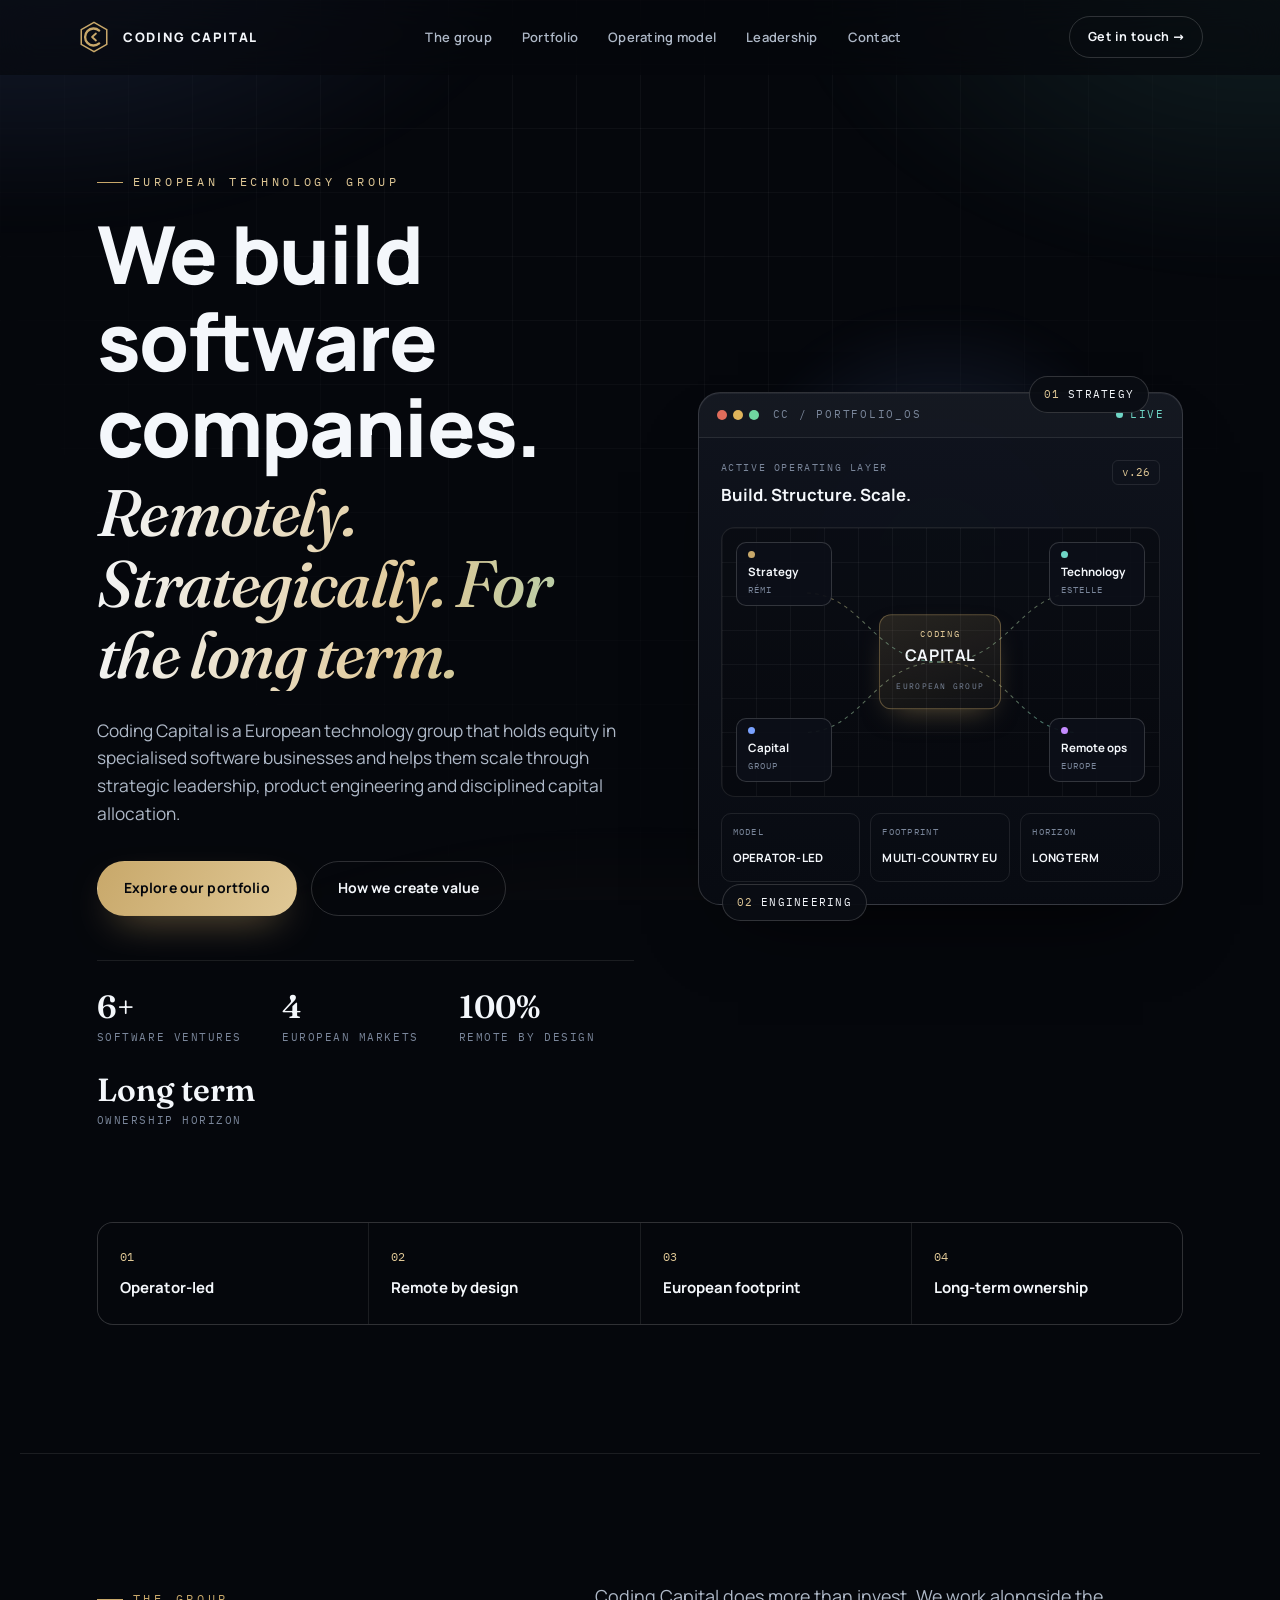
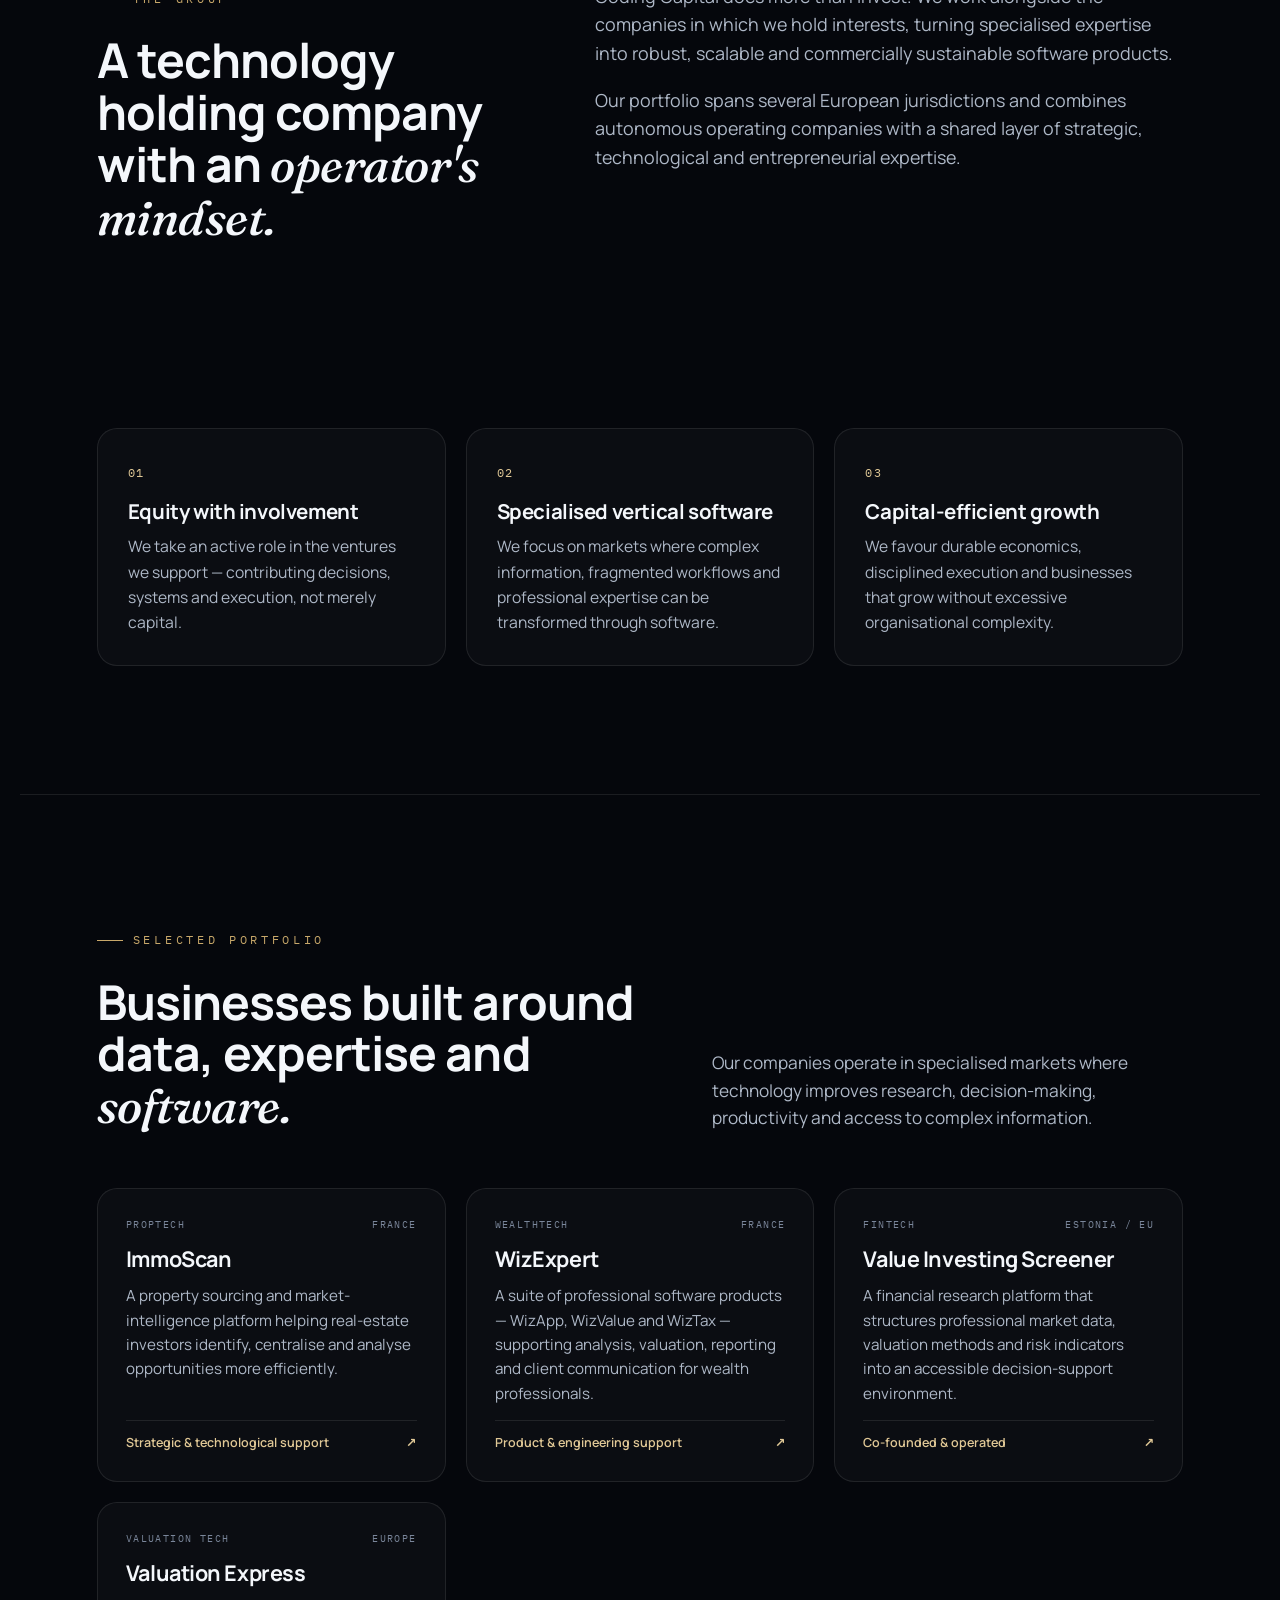
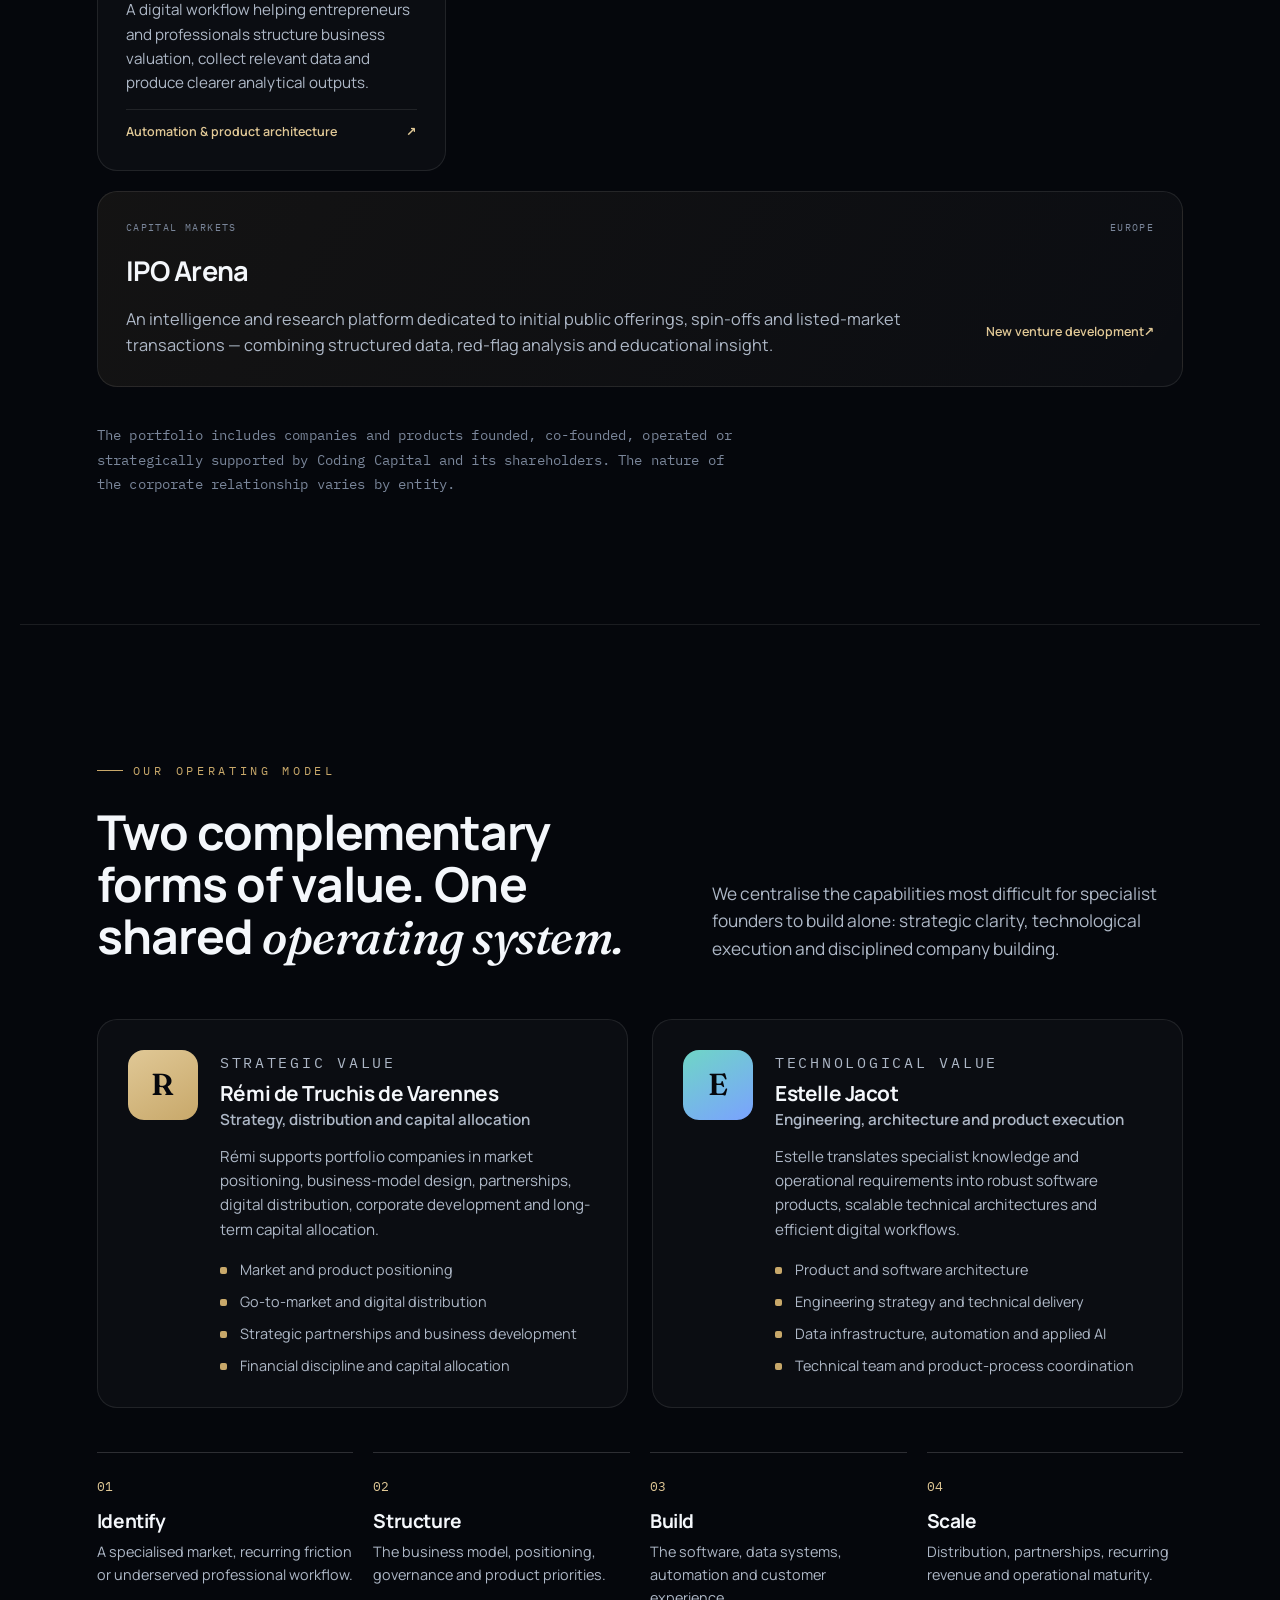
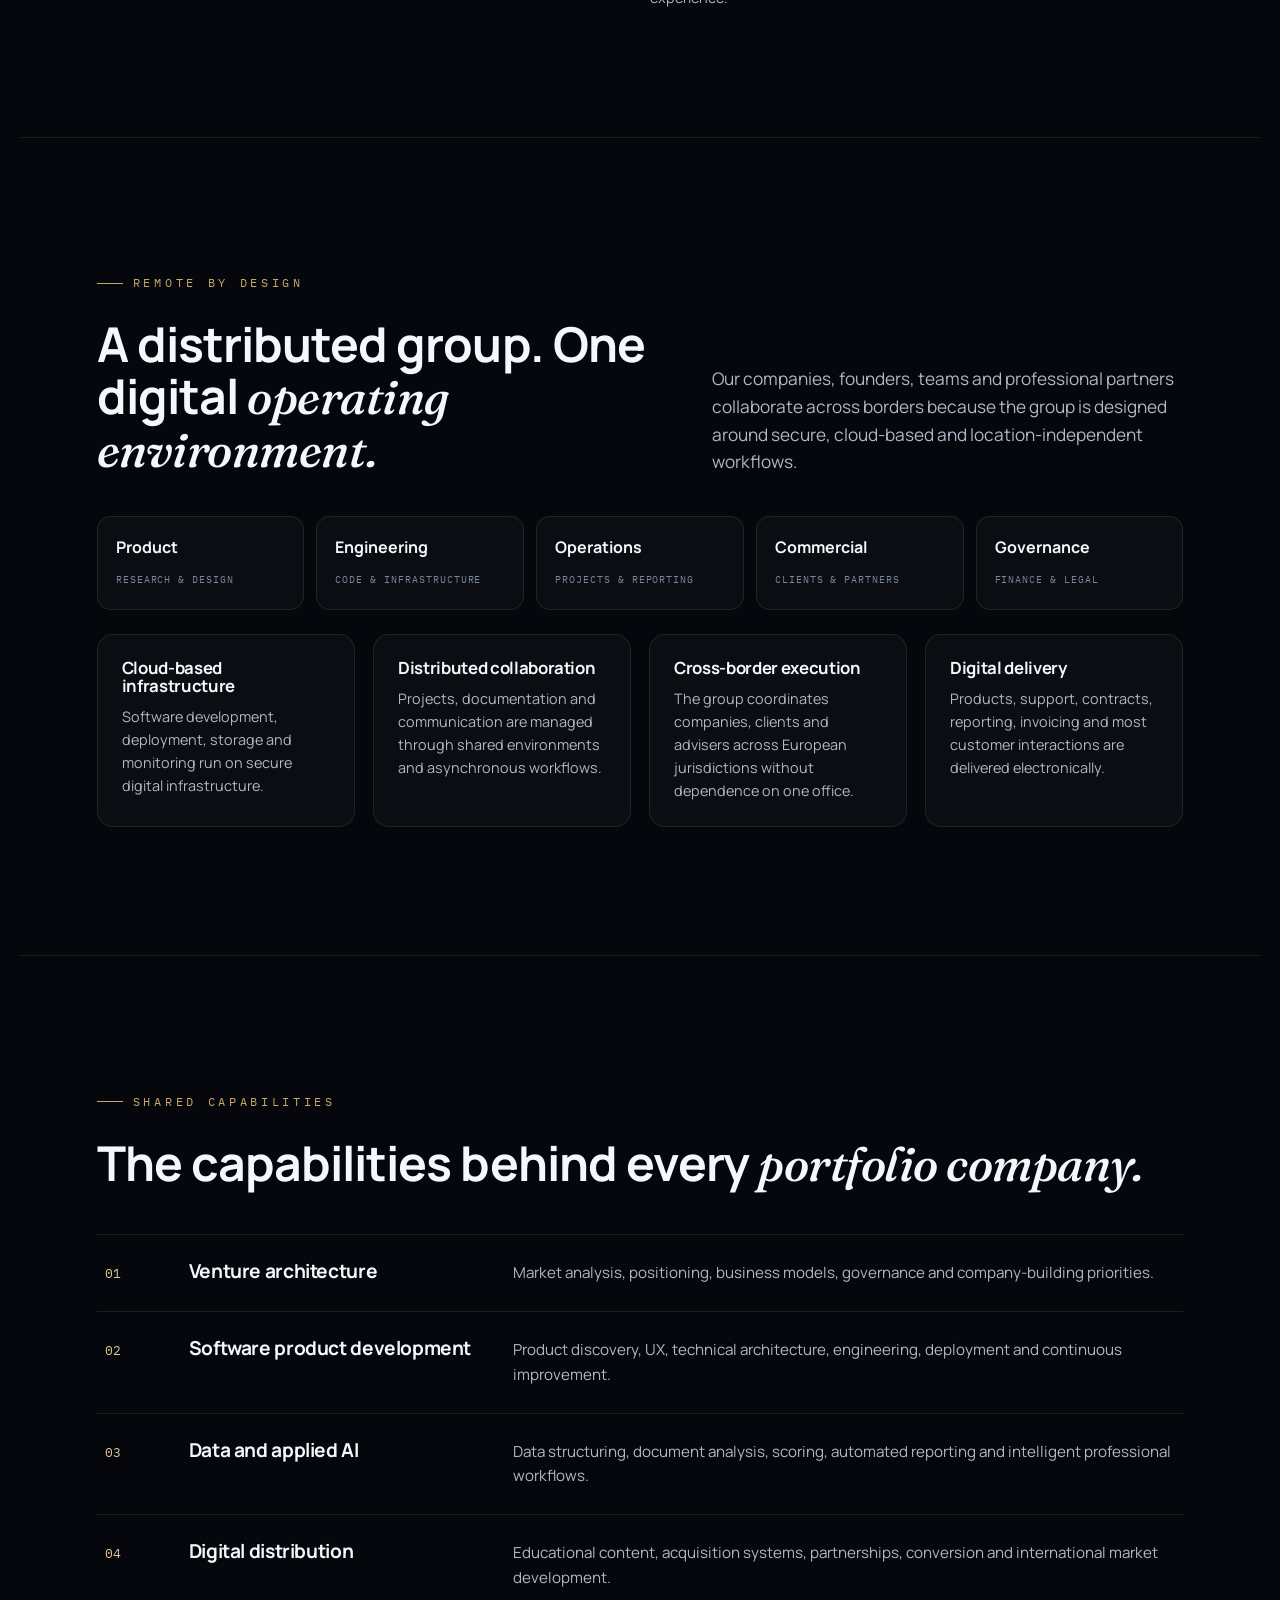
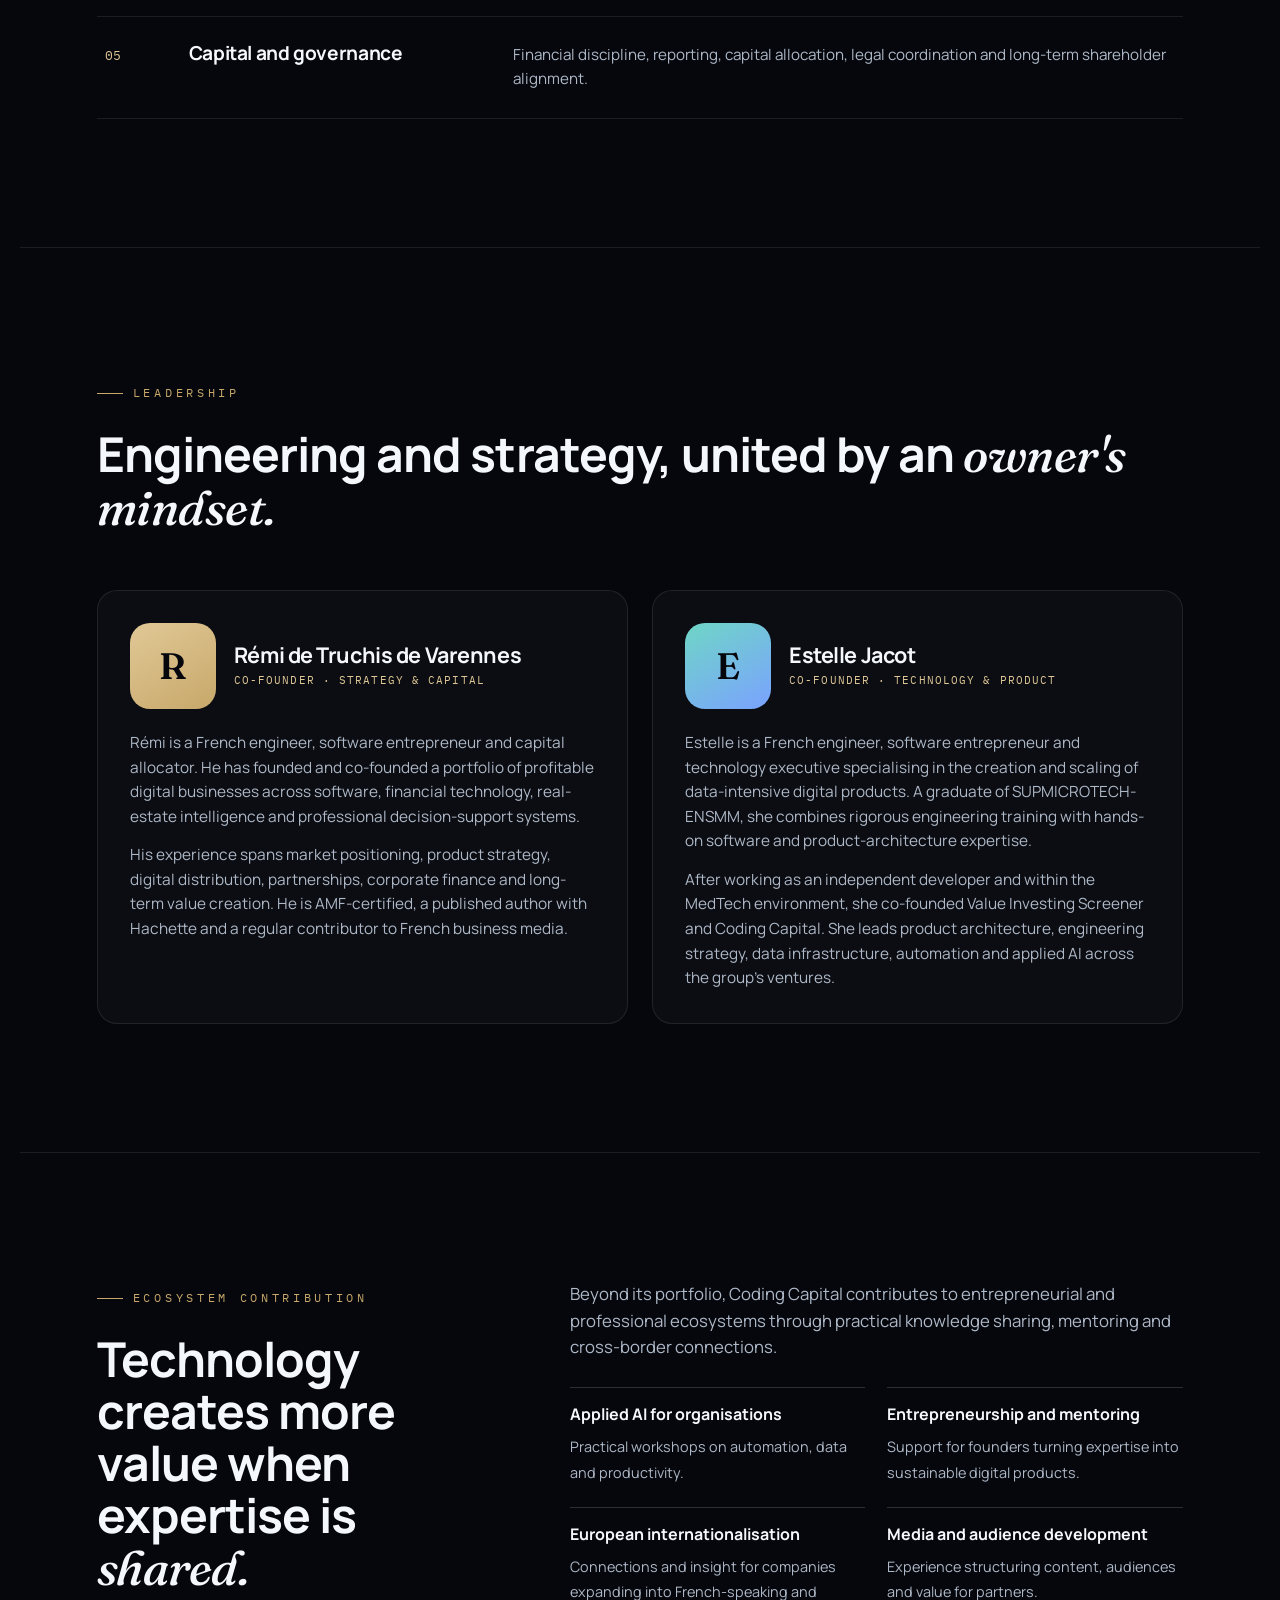
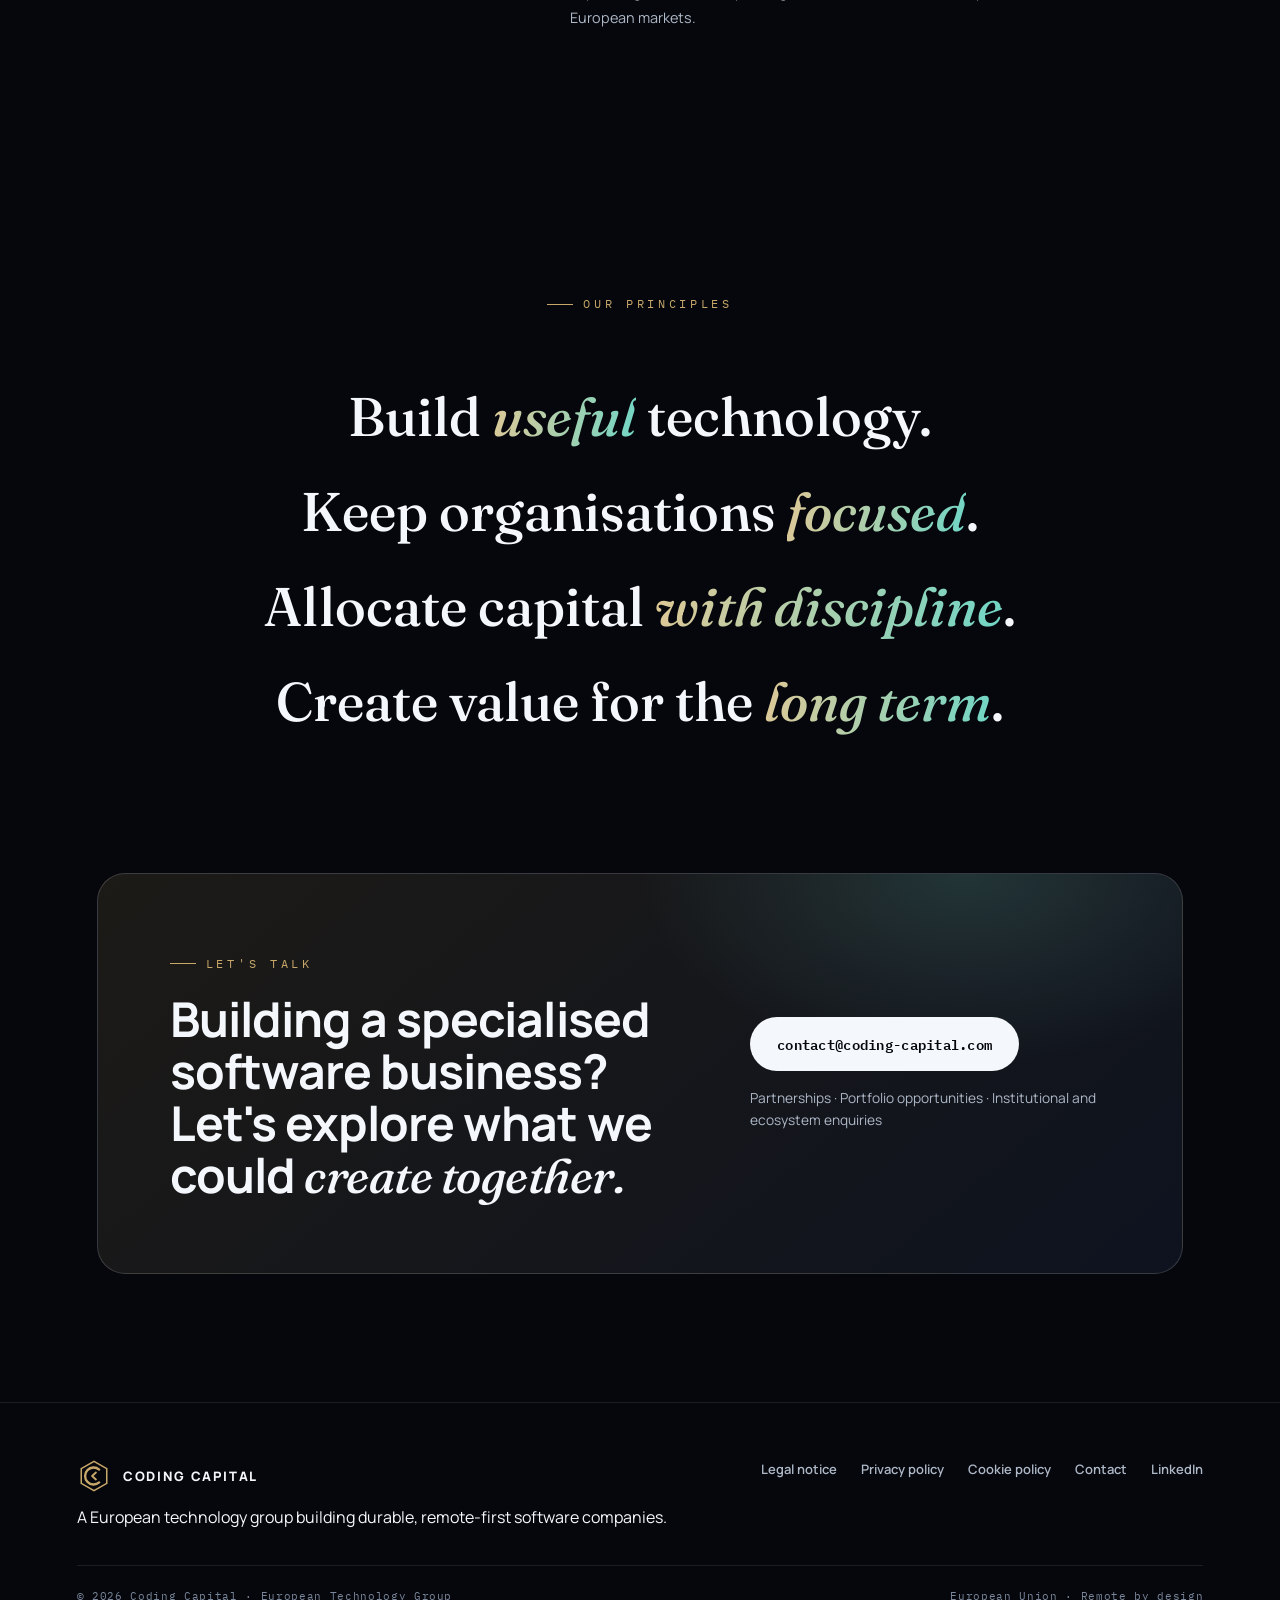
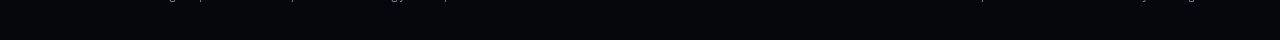
==== commit 37a8b7b1: "updates" ====
--- a/index.html
+++ b/index.html
@@ -7,9 +7,7 @@
   <meta name="theme-color" content="#05070c" />
   <meta name="color-scheme" content="dark" />
   <title>Coding Capital — European Technology Group</title>
-  <link rel="preconnect" href="https://fonts.googleapis.com" />
-  <link rel="preconnect" href="https://fonts.gstatic.com" crossorigin />
-  <link href="https://fonts.googleapis.com/css2?family=IBM+Plex+Mono:wght@400;500;600&family=Fraunces:opsz,wght@9..144,400;9..144,500;9..144,600&family=Manrope:wght@400;500;600;700;800&display=swap" rel="stylesheet" />
+  <link rel="stylesheet" href="assets/fonts.css" />
   <style>
     :root{
       --bg:#05070c;
@@ -484,36 +482,36 @@
         </div>
 
         <div class="portfolio-grid">
-          <article class="portfolio-card reveal">
+          <a class="portfolio-card reveal" href="https://www.immo-scan.fr/" target="_blank" rel="noopener">
             <div class="portfolio-meta"><span>PROPTECH</span><span>FRANCE</span></div>
             <h3>ImmoScan</h3>
             <p>A property sourcing and market-intelligence platform helping real-estate investors identify, centralise and analyse opportunities more efficiently.</p>
             <div class="portfolio-footer"><span>Strategic &amp; technological support</span><span>↗</span></div>
-          </article>
-          <article class="portfolio-card reveal">
+          </a>
+          <a class="portfolio-card reveal" href="https://www.wiz-expert.com/" target="_blank" rel="noopener">
             <div class="portfolio-meta"><span>WEALTHTECH</span><span>FRANCE</span></div>
             <h3>WizExpert</h3>
             <p>A suite of professional software products — WizApp, WizValue and WizTax — supporting analysis, valuation, reporting and client communication for wealth professionals.</p>
             <div class="portfolio-footer"><span>Product &amp; engineering support</span><span>↗</span></div>
-          </article>
-          <article class="portfolio-card reveal">
+          </a>
+          <a class="portfolio-card reveal" href="https://www.value-investing-screener.com/" target="_blank" rel="noopener">
             <div class="portfolio-meta"><span>FINTECH</span><span>ESTONIA / EU</span></div>
             <h3>Value Investing Screener</h3>
             <p>A financial research platform that structures professional market data, valuation methods and risk indicators into an accessible decision-support environment.</p>
             <div class="portfolio-footer"><span>Co-founded &amp; operated</span><span>↗</span></div>
-          </article>
-          <article class="portfolio-card reveal">
+          </a>
+          <a class="portfolio-card reveal" href="https://www.valuation-express.com/" target="_blank" rel="noopener">
             <div class="portfolio-meta"><span>VALUATION TECH</span><span>EUROPE</span></div>
             <h3>Valuation Express</h3>
             <p>A digital workflow helping entrepreneurs and professionals structure business valuation, collect relevant data and produce clearer analytical outputs.</p>
             <div class="portfolio-footer"><span>Automation &amp; product architecture</span><span>↗</span></div>
-          </article>
-          <article class="portfolio-card featured reveal">
+          </a>
+          <a class="portfolio-card featured reveal" href="https://ipo-arena.com/" target="_blank" rel="noopener">
             <div class="portfolio-meta" style="flex-basis:100%"><span>CAPITAL MARKETS</span><span>EUROPE</span></div>
             <h3>IPO Arena</h3>
             <p>An intelligence and research platform dedicated to initial public offerings, spin-offs and listed-market transactions — combining structured data, red-flag analysis and educational insight.</p>
             <div class="portfolio-footer"><span>New venture development</span><span>↗</span></div>
-          </article>
+          </a>
         </div>
 
         <div class="portfolio-note reveal">
@@ -705,9 +703,12 @@
           </a>
           <p style="margin-top:12px">A European technology group building durable, remote-first software companies.</p>
         </div>
-        <div class="footer-links">
+        <div class="footer-links" style="flex-wrap:wrap">
+          <a href="legal.html">Legal notice</a>
+          <a href="privacy.html">Privacy policy</a>
+          <a href="cookies.html">Cookie policy</a>
           <a href="mailto:contact@coding-capital.com">Contact</a>
-          <a href="https://www.linkedin.com/company/coding-capital/" target="_blank" rel="noopener">LinkedIn</a>
+          <a href="https://www.linkedin.com/company/sia-coding-capital" target="_blank" rel="noopener">LinkedIn</a>
         </div>
       </div>
       <div class="footer-bottom">
--- a/assets/fonts.css
+++ b/assets/fonts.css
@@ -0,0 +1,7 @@
+/* Self-hosted fonts — GDPR-friendly: no request to Google servers */
+@font-face{font-family:'Manrope';font-style:normal;font-display:swap;font-weight:200 800;src:url('fonts/manrope-var.woff2') format('woff2')}
+@font-face{font-family:'Fraunces';font-style:normal;font-display:swap;font-weight:100 900;src:url('fonts/fraunces-var.woff2') format('woff2')}
+@font-face{font-family:'Fraunces';font-style:italic;font-display:swap;font-weight:100 900;src:url('fonts/fraunces-var-italic.woff2') format('woff2')}
+@font-face{font-family:'IBM Plex Mono';font-style:normal;font-display:swap;font-weight:400;src:url('fonts/ibmplexmono-400.woff2') format('woff2')}
+@font-face{font-family:'IBM Plex Mono';font-style:normal;font-display:swap;font-weight:500;src:url('fonts/ibmplexmono-500.woff2') format('woff2')}
+@font-face{font-family:'IBM Plex Mono';font-style:normal;font-display:swap;font-weight:600;src:url('fonts/ibmplexmono-600.woff2') format('woff2')}
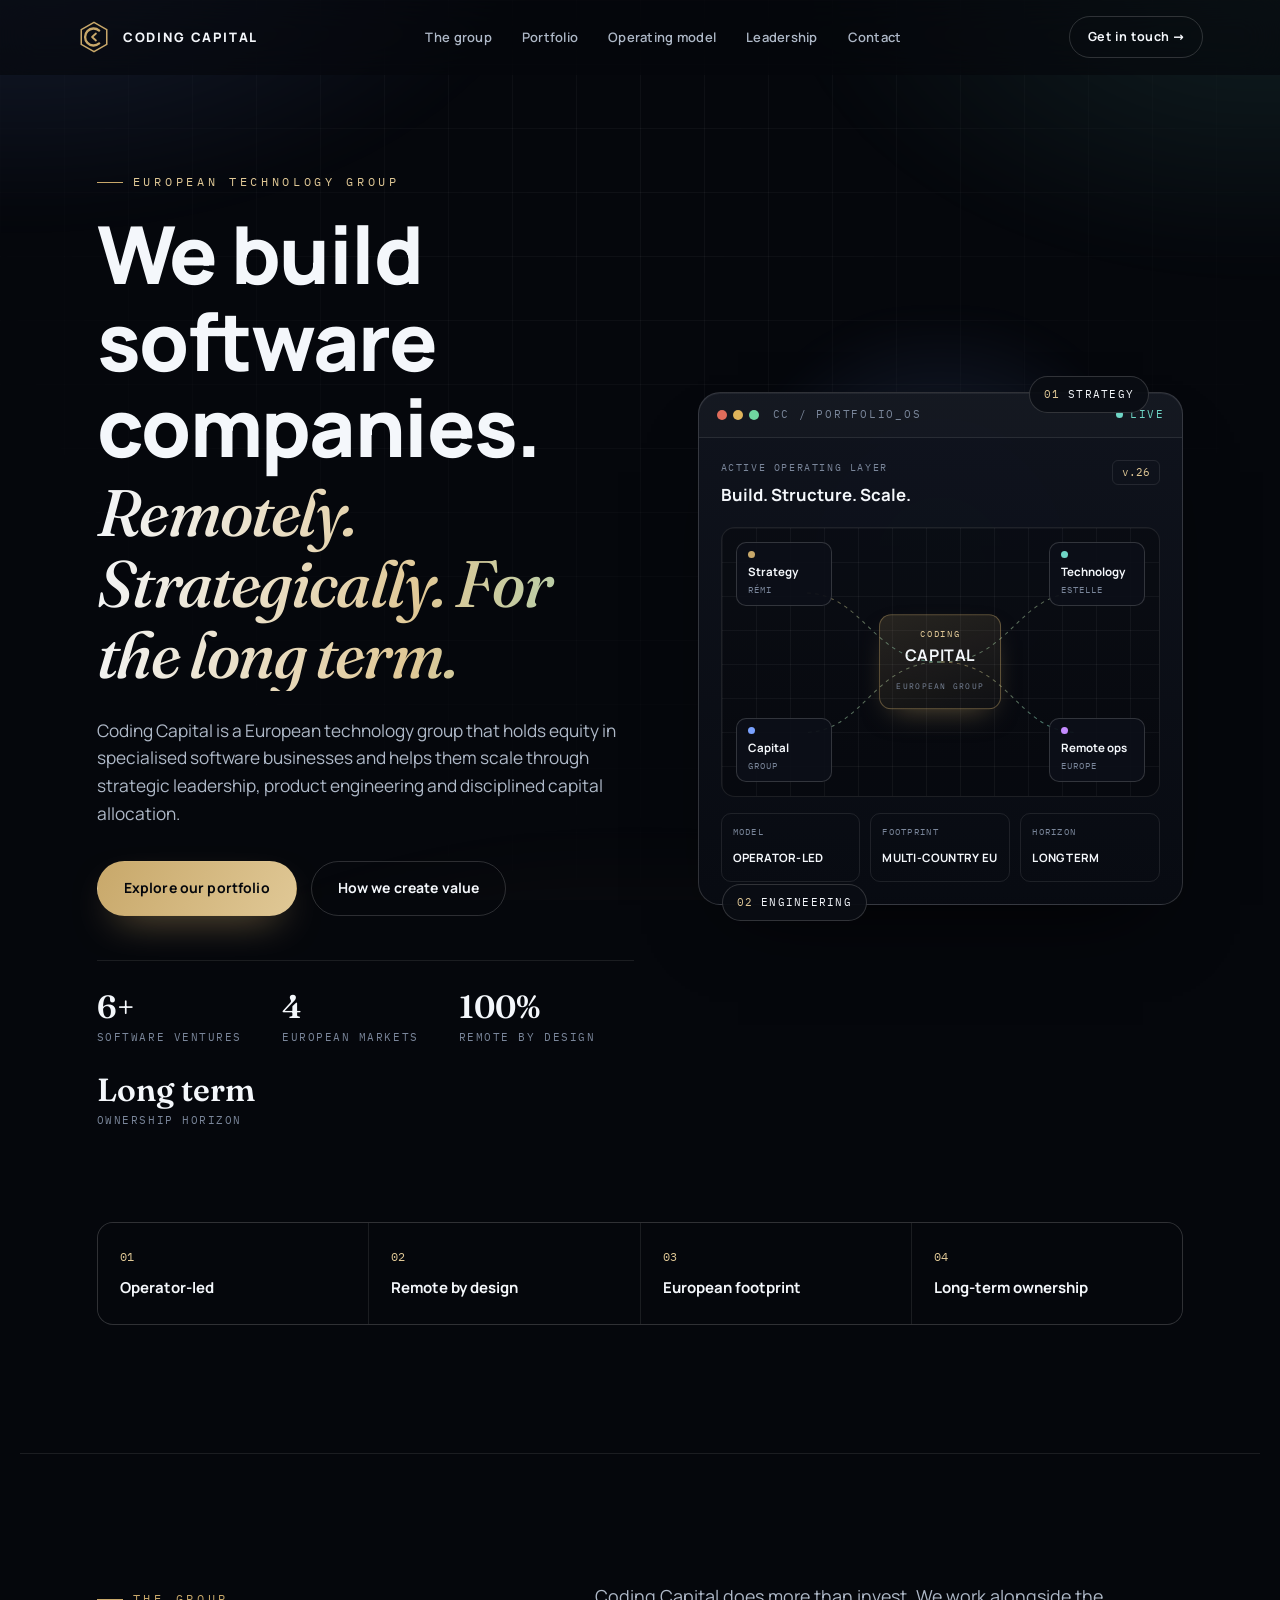
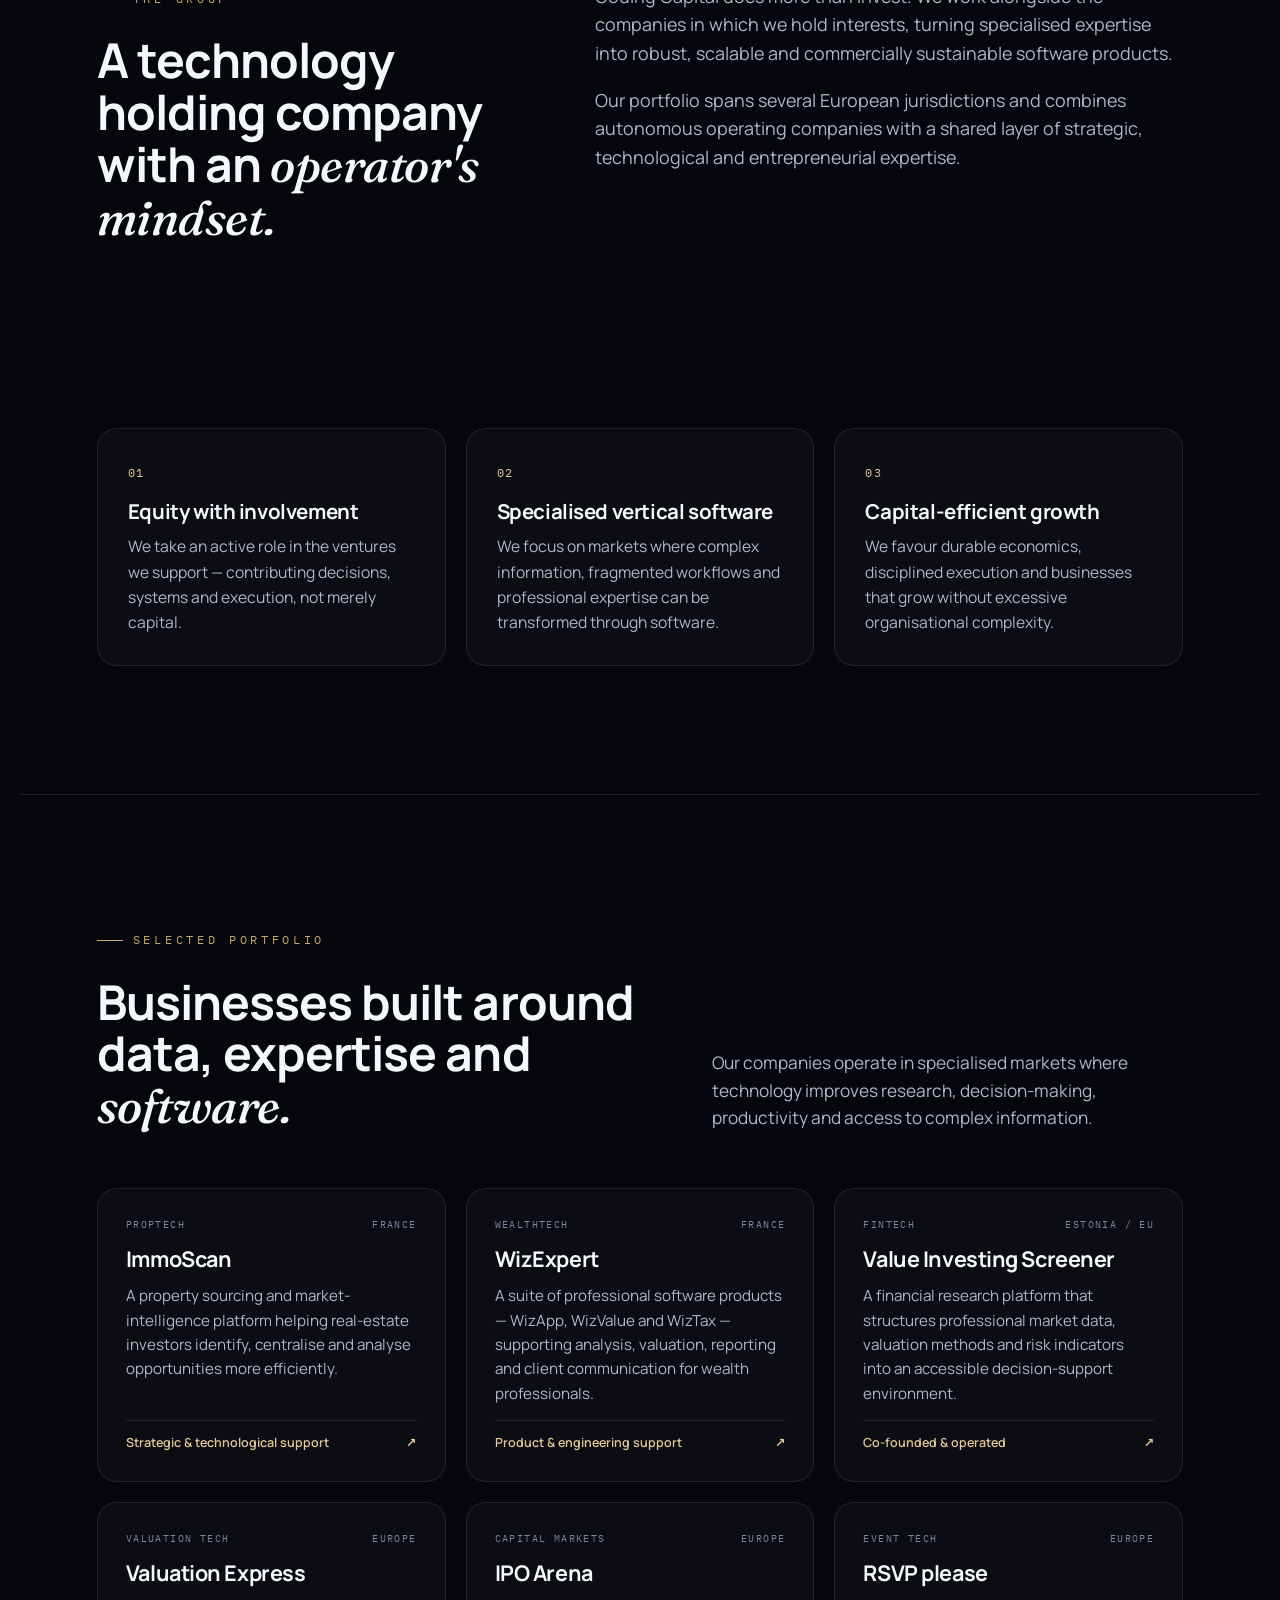
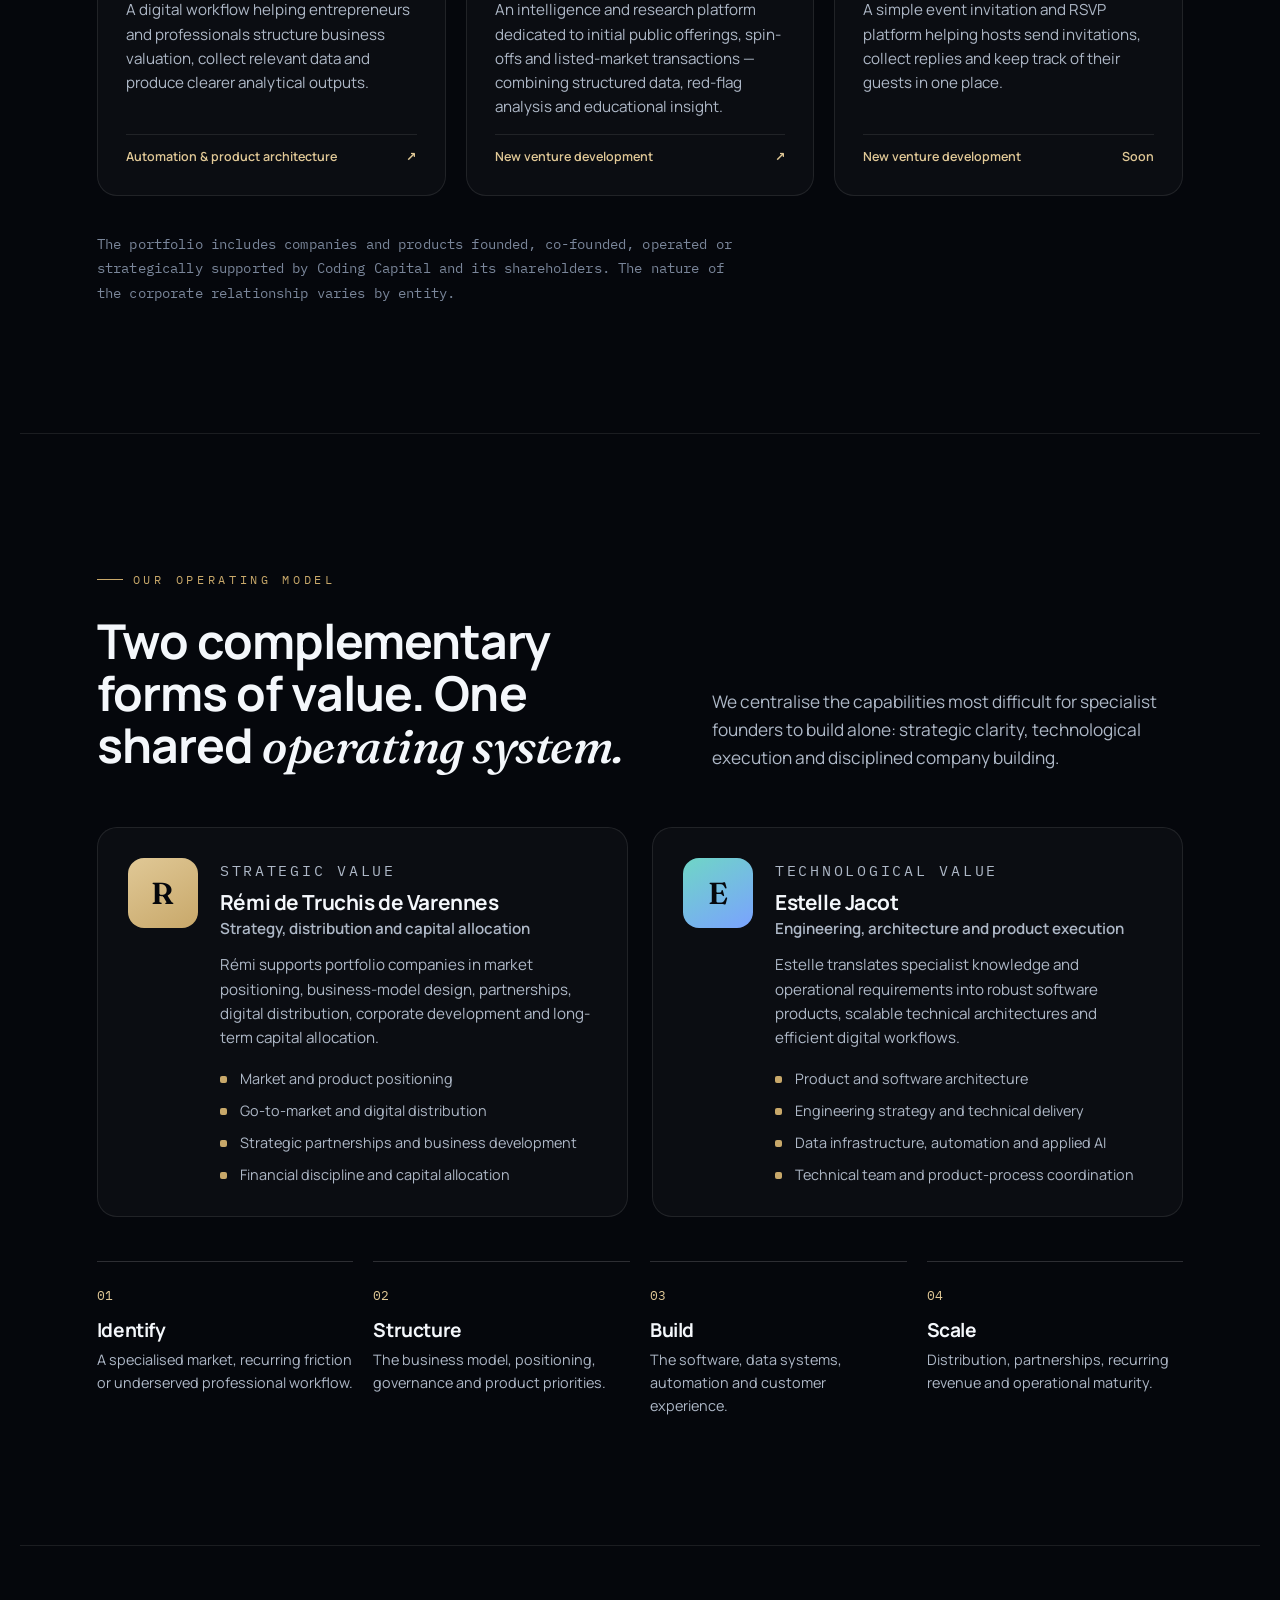
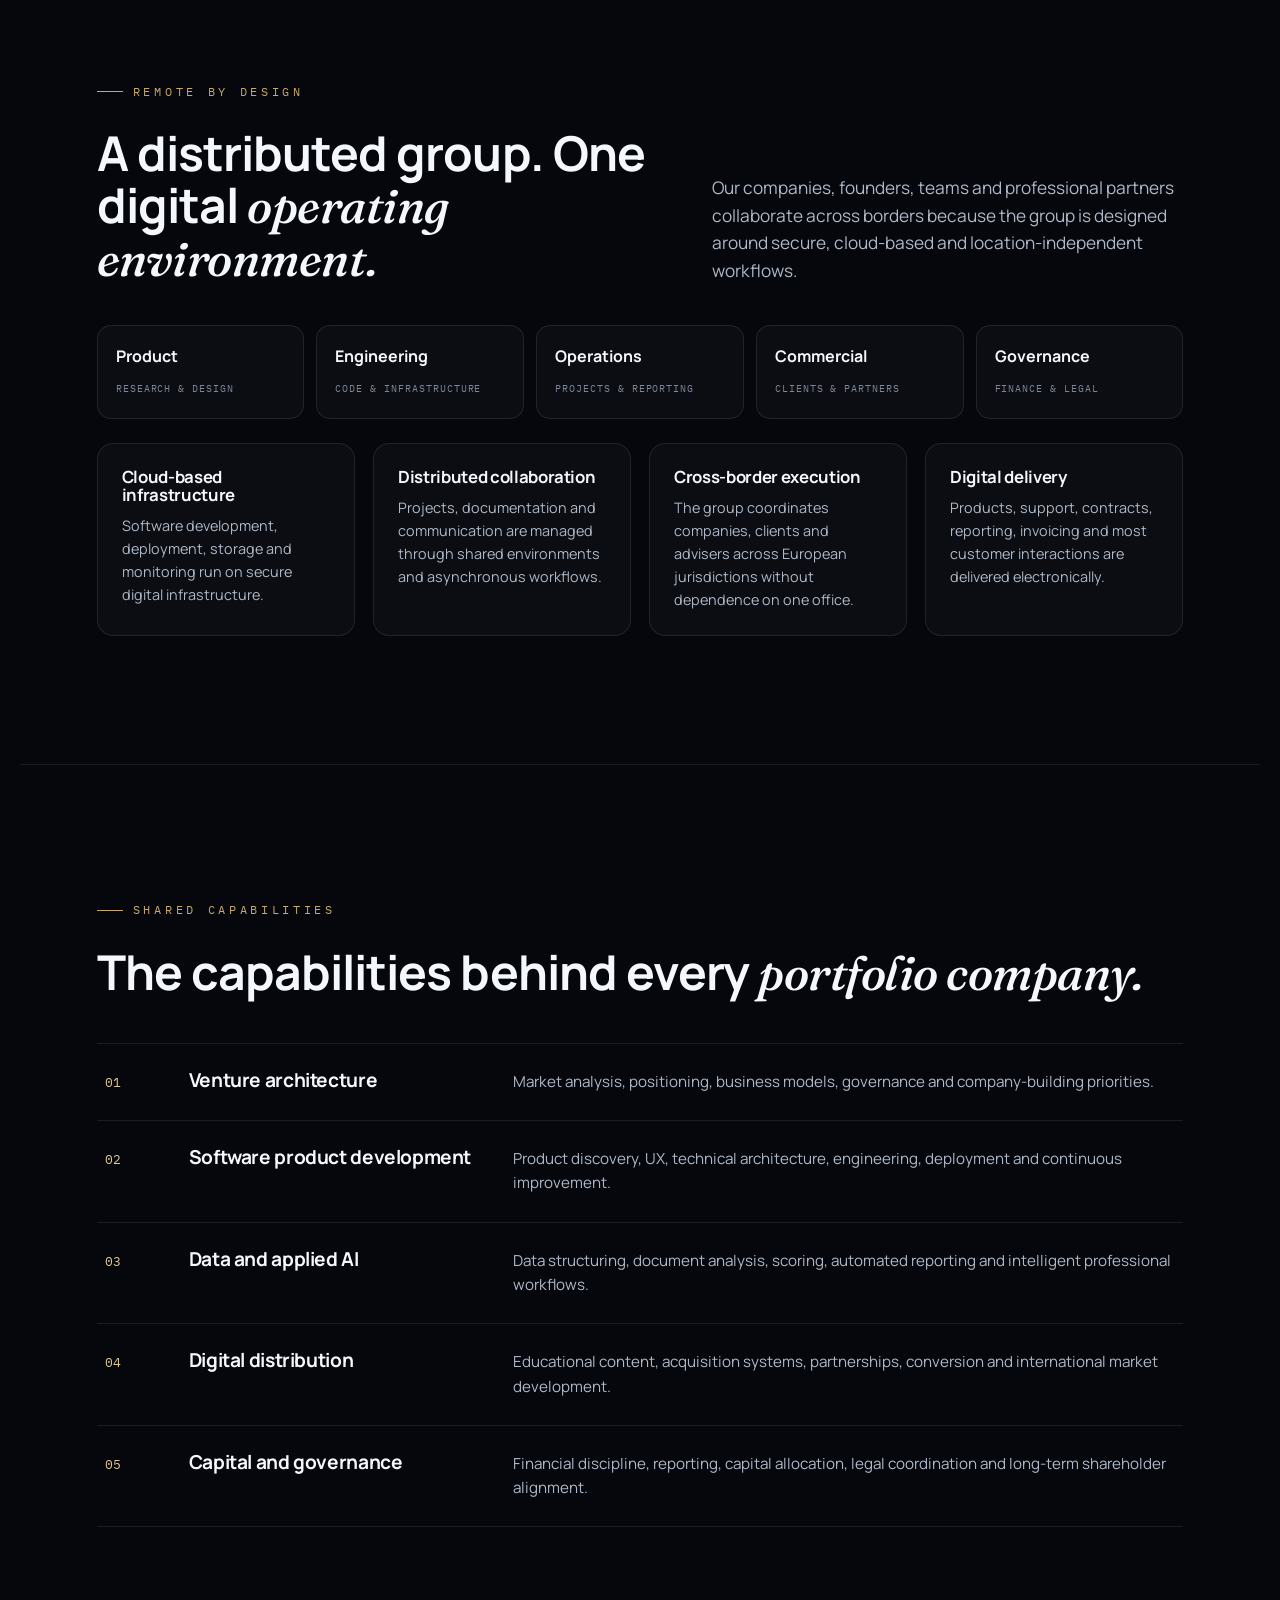
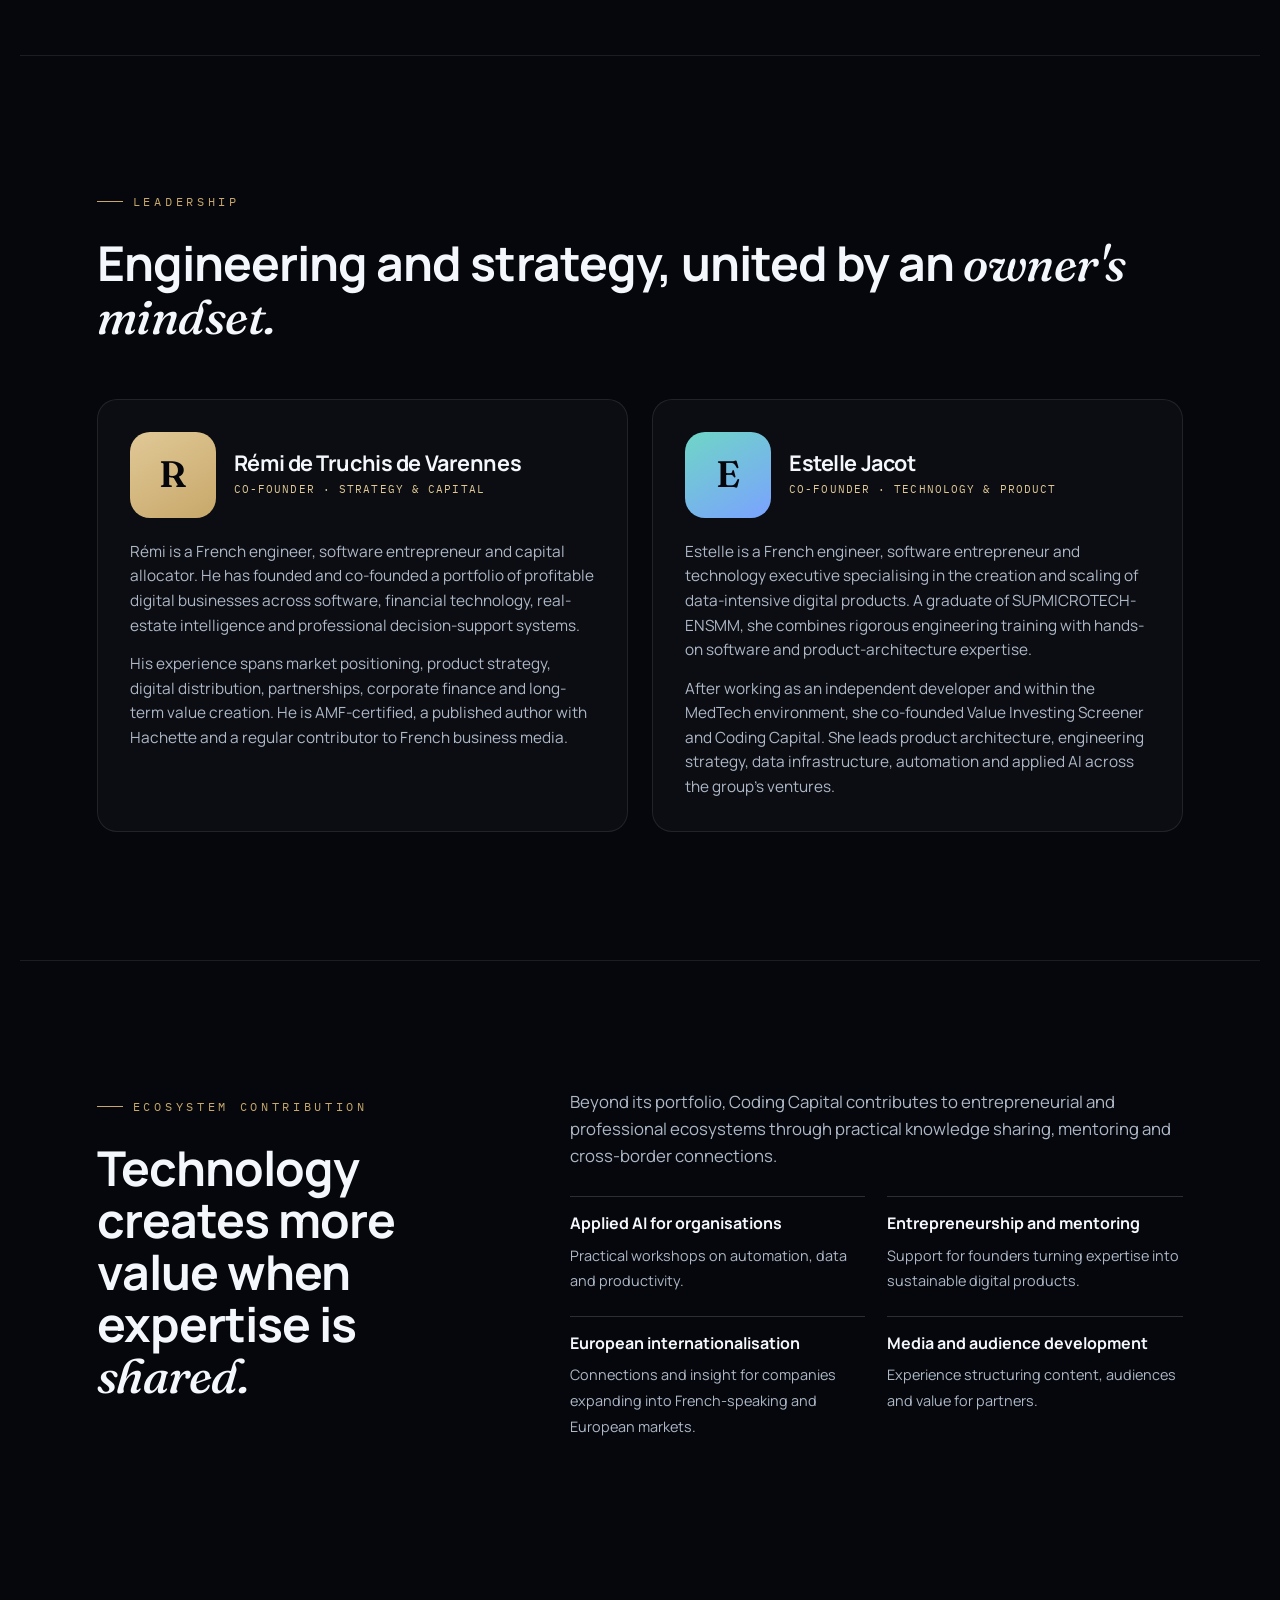
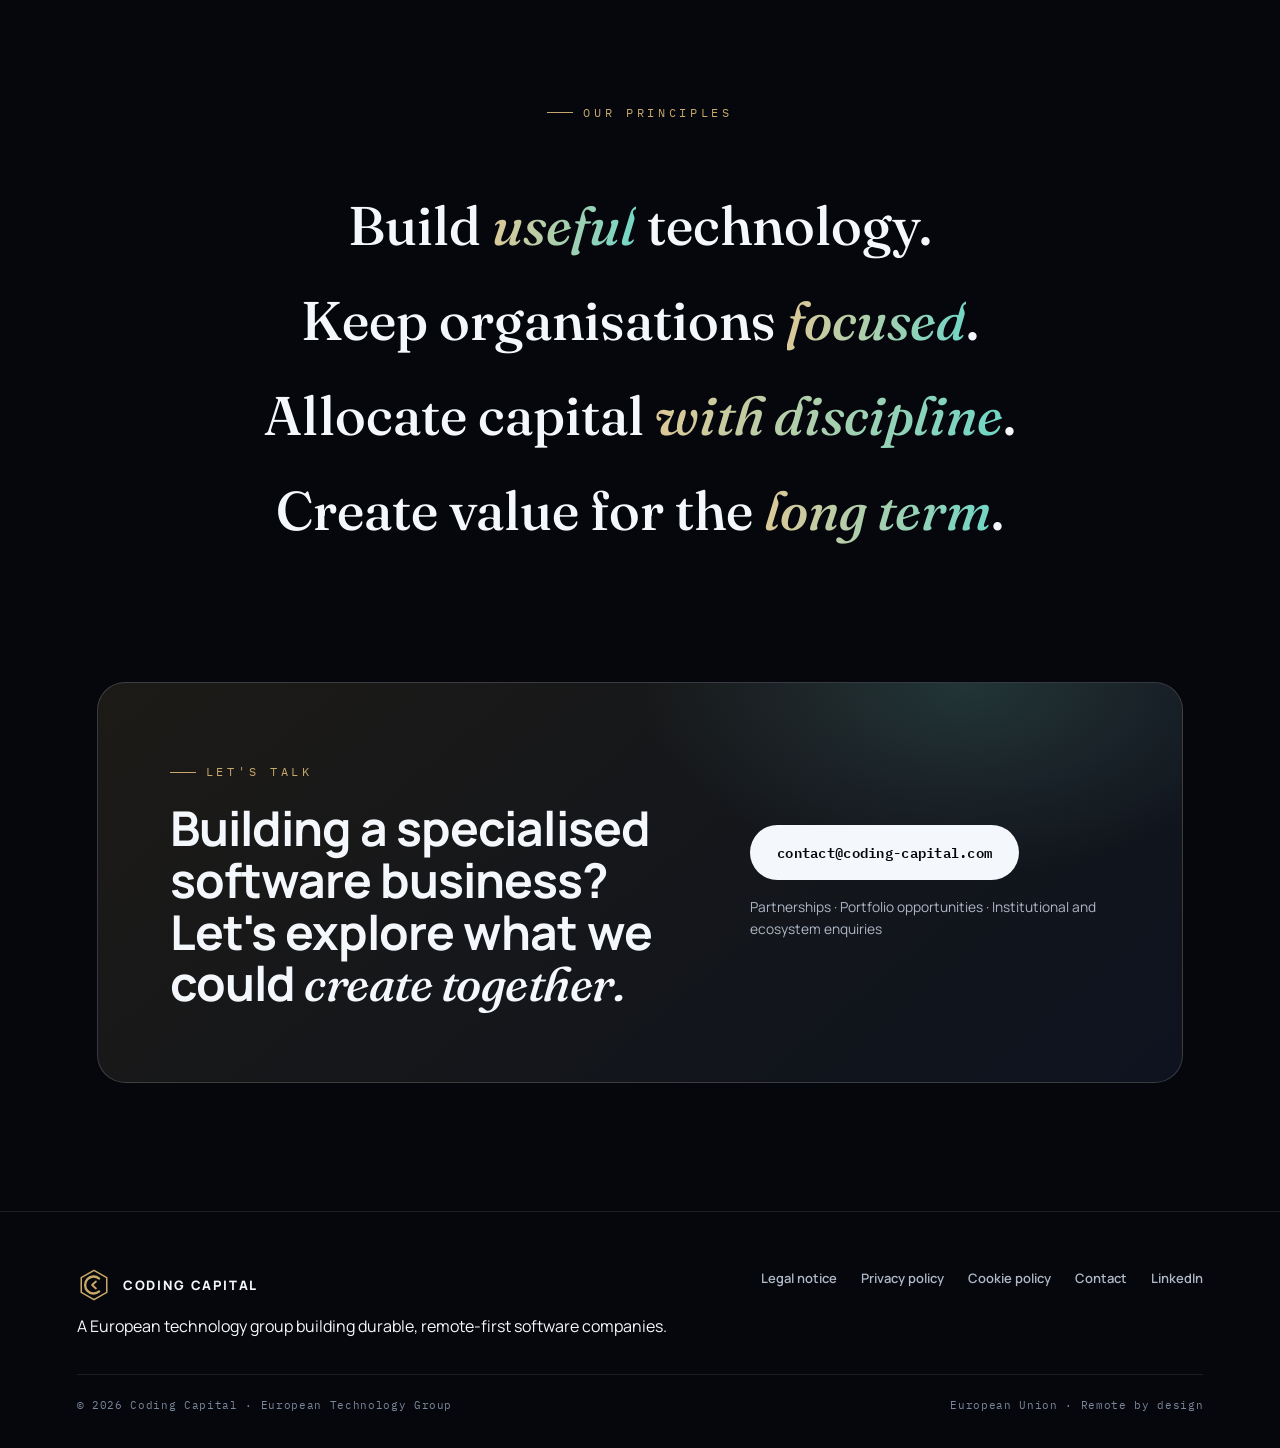
==== commit 1de7a831: "Portfolio: IPO Arena on a single grid cell, add RSVP please Co-Authored-By: Claude Opus 5.5 (1M cont" ====
--- a/index.html
+++ b/index.html
@@ -7,7 +7,10 @@
   <meta name="theme-color" content="#05070c" />
   <meta name="color-scheme" content="dark" />
   <title>Coding Capital — European Technology Group</title>
-  <link rel="stylesheet" href="assets/fonts.css" />
+  <link rel="icon" href="/favicon.svg" type="image/svg+xml" />
+  <link rel="icon" href="/favicon.ico" sizes="any" />
+  <link rel="apple-touch-icon" href="/apple-touch-icon.png" />
+  <link rel="stylesheet" href="/assets/fonts.css" />
   <style>
     :root{
       --bg:#05070c;
@@ -213,10 +216,6 @@
     .portfolio-card h3{font-size:1.35rem}
     .portfolio-card p{color:var(--ink-soft);font-size:.95rem;flex:1}
     .portfolio-footer{display:flex;justify-content:space-between;align-items:center;font-size:12.5px;color:var(--gold-soft);font-weight:600;padding-top:12px;border-top:1px solid var(--line)}
-    .portfolio-card.featured{grid-column:span 3;flex-direction:row;flex-wrap:wrap;align-items:center;gap:20px 40px;background:linear-gradient(120deg,rgba(200,168,106,.08),var(--card))}
-    .portfolio-card.featured h3{font-size:1.7rem;flex-basis:100%}
-    .portfolio-card.featured p{flex:1 1 340px;font-size:1.02rem}
-    .portfolio-card.featured .portfolio-footer{border:0;padding:0}
     .portfolio-note{margin-top:36px}
     .portfolio-note p{color:var(--ink-mute);font-size:.9rem;max-width:80ch;font-family:var(--mono);line-height:1.7;letter-spacing:.01em}
 
@@ -314,7 +313,6 @@
       .mobile-menu.open{display:flex}
       .hero-grid,.two-col,.section-topline,.dual-value,.impact-layout,.contact-inner{grid-template-columns:1fr}
       .value-grid,.portfolio-grid,.process-grid,.remote-cards,.leadership-grid,.impact-list{grid-template-columns:1fr 1fr}
-      .portfolio-card.featured{grid-column:span 1;flex-direction:column;align-items:flex-start}
       .cap-row{grid-template-columns:40px 1fr;gap:8px 16px}
       .cap-row p{grid-column:2}
     }
@@ -506,12 +504,18 @@
             <p>A digital workflow helping entrepreneurs and professionals structure business valuation, collect relevant data and produce clearer analytical outputs.</p>
             <div class="portfolio-footer"><span>Automation &amp; product architecture</span><span>↗</span></div>
           </a>
-          <a class="portfolio-card featured reveal" href="https://ipo-arena.com/" target="_blank" rel="noopener">
-            <div class="portfolio-meta" style="flex-basis:100%"><span>CAPITAL MARKETS</span><span>EUROPE</span></div>
+          <a class="portfolio-card reveal" href="https://ipo-arena.com/" target="_blank" rel="noopener">
+            <div class="portfolio-meta"><span>CAPITAL MARKETS</span><span>EUROPE</span></div>
             <h3>IPO Arena</h3>
             <p>An intelligence and research platform dedicated to initial public offerings, spin-offs and listed-market transactions — combining structured data, red-flag analysis and educational insight.</p>
             <div class="portfolio-footer"><span>New venture development</span><span>↗</span></div>
           </a>
+          <div class="portfolio-card reveal">
+            <div class="portfolio-meta"><span>EVENT TECH</span><span>EUROPE</span></div>
+            <h3>RSVP please</h3>
+            <p>A simple event invitation and RSVP platform helping hosts send invitations, collect replies and keep track of their guests in one place.</p>
+            <div class="portfolio-footer"><span>New venture development</span><span>Soon</span></div>
+          </div>
         </div>
 
         <div class="portfolio-note reveal">
@@ -704,9 +708,9 @@
           <p style="margin-top:12px">A European technology group building durable, remote-first software companies.</p>
         </div>
         <div class="footer-links" style="flex-wrap:wrap">
-          <a href="legal.html">Legal notice</a>
-          <a href="privacy.html">Privacy policy</a>
-          <a href="cookies.html">Cookie policy</a>
+          <a href="/legal/">Legal notice</a>
+          <a href="/privacy/">Privacy policy</a>
+          <a href="/cookies/">Cookie policy</a>
           <a href="mailto:contact@coding-capital.com">Contact</a>
           <a href="https://www.linkedin.com/company/sia-coding-capital" target="_blank" rel="noopener">LinkedIn</a>
         </div>
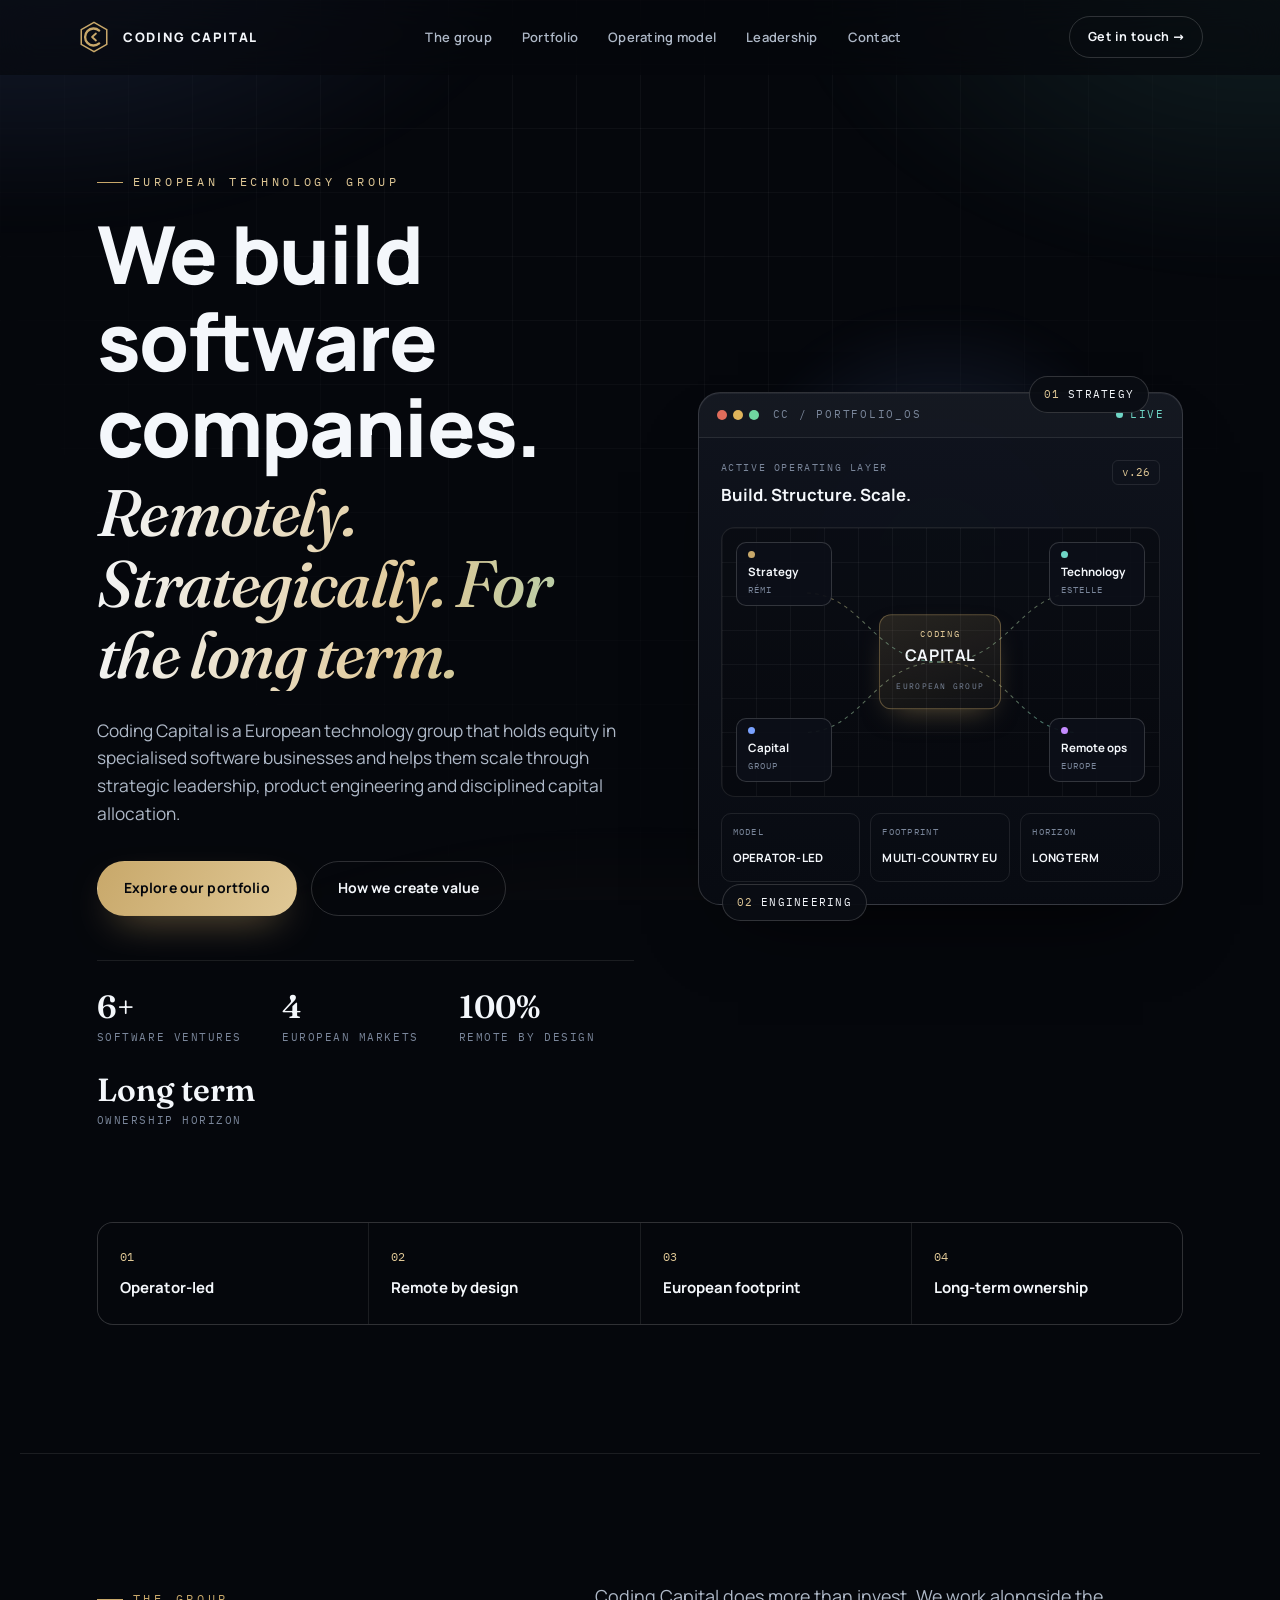
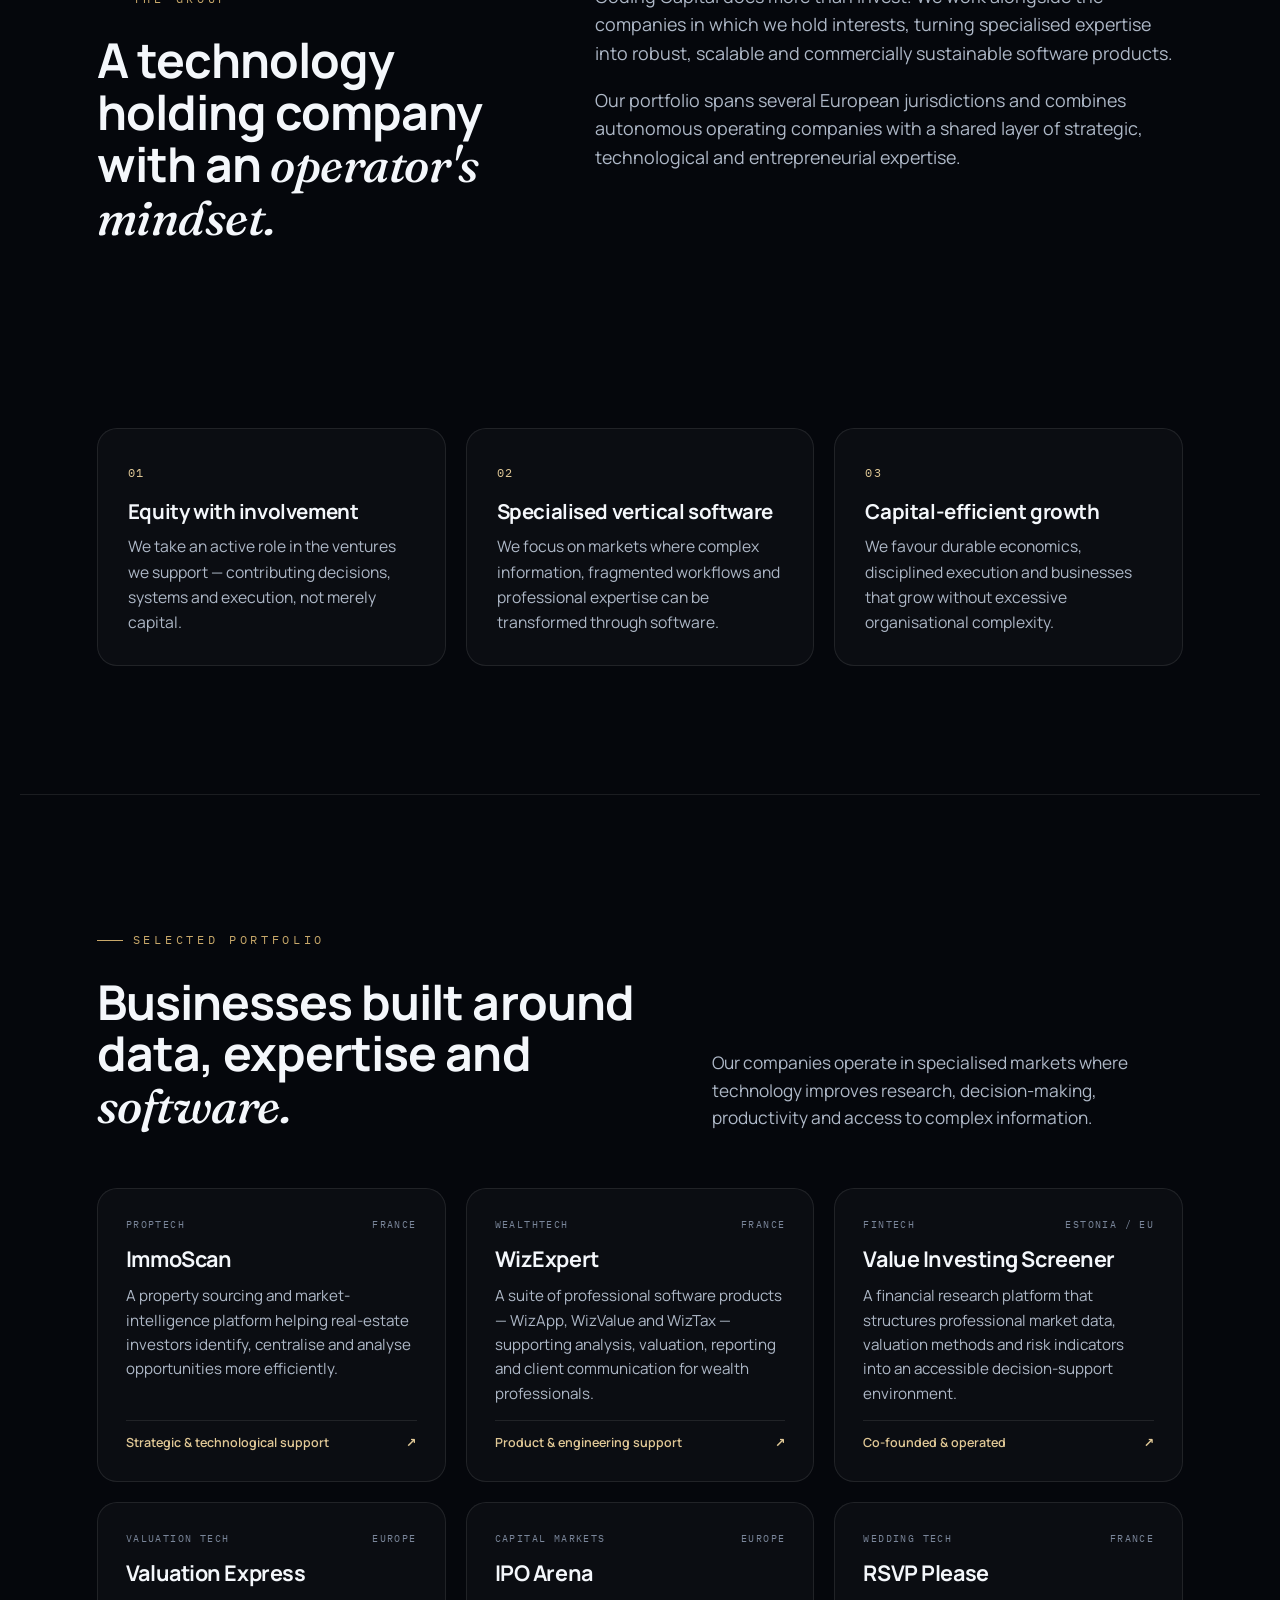
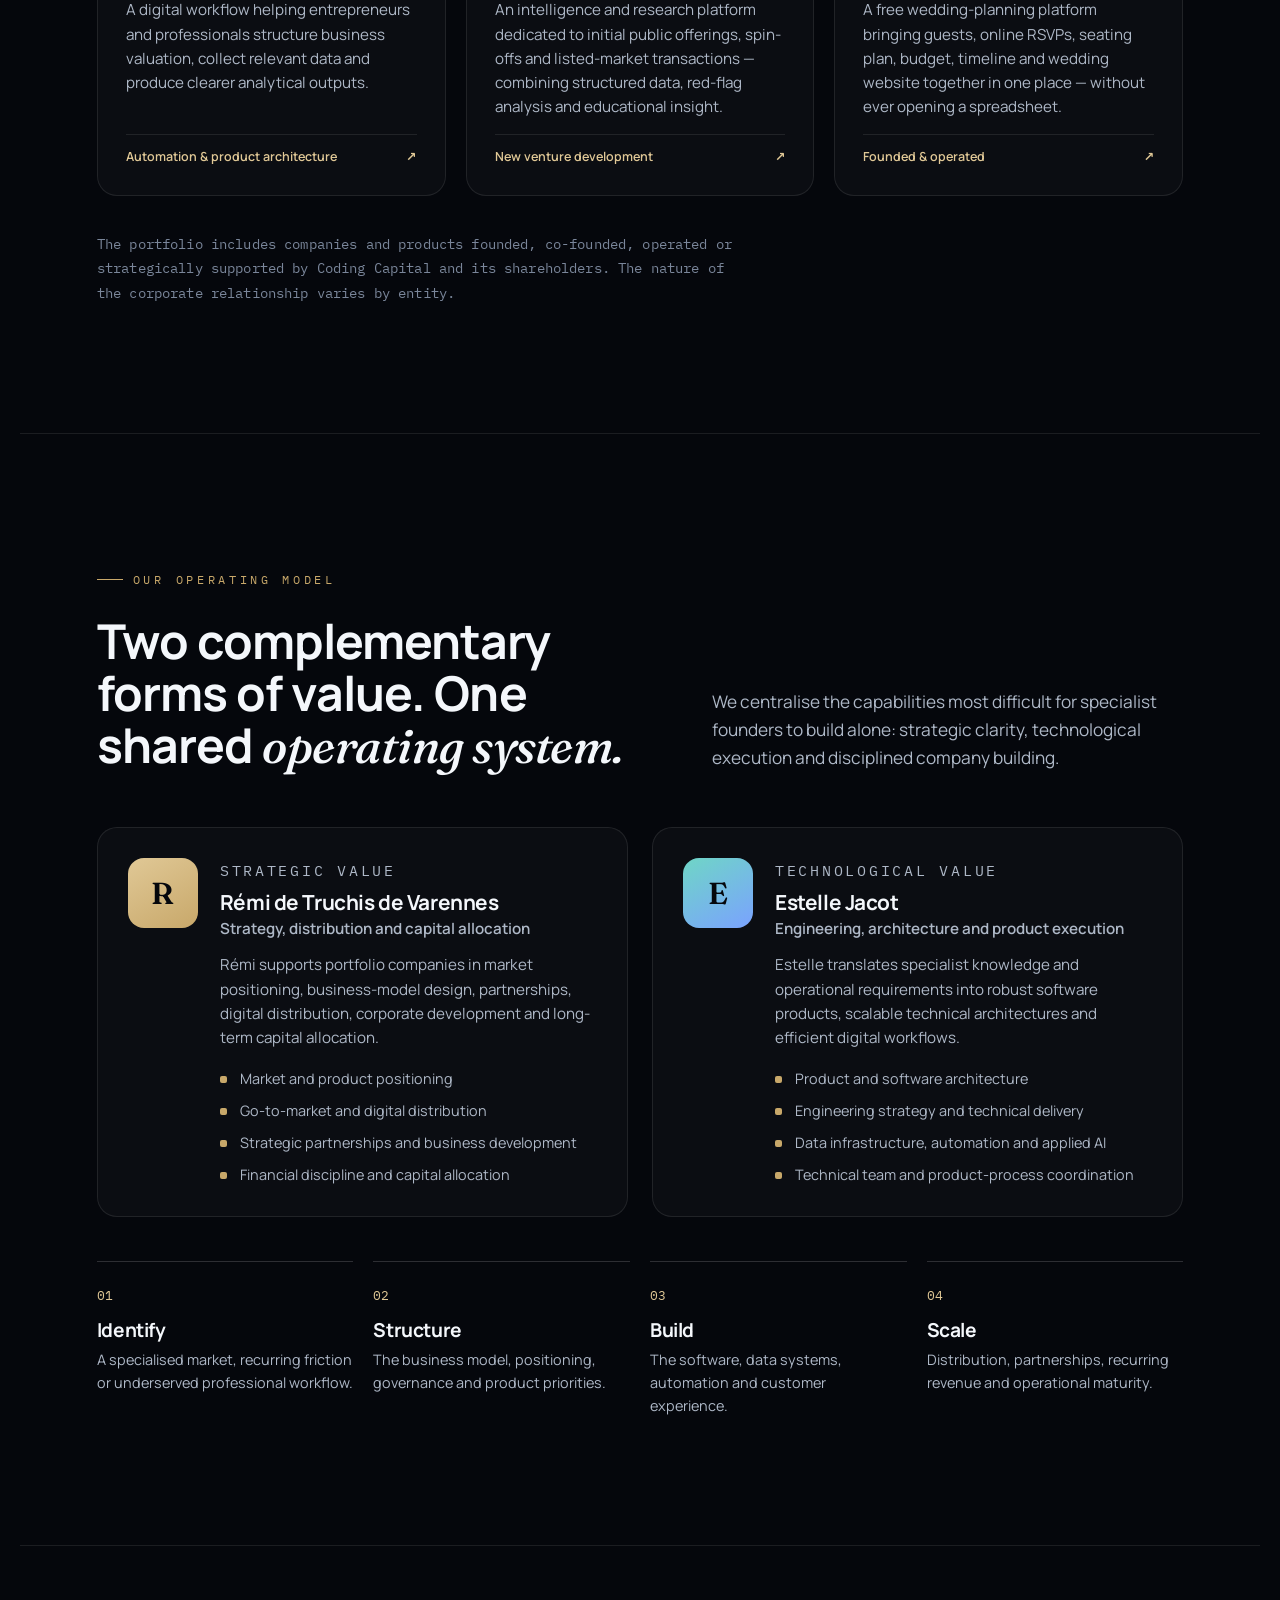
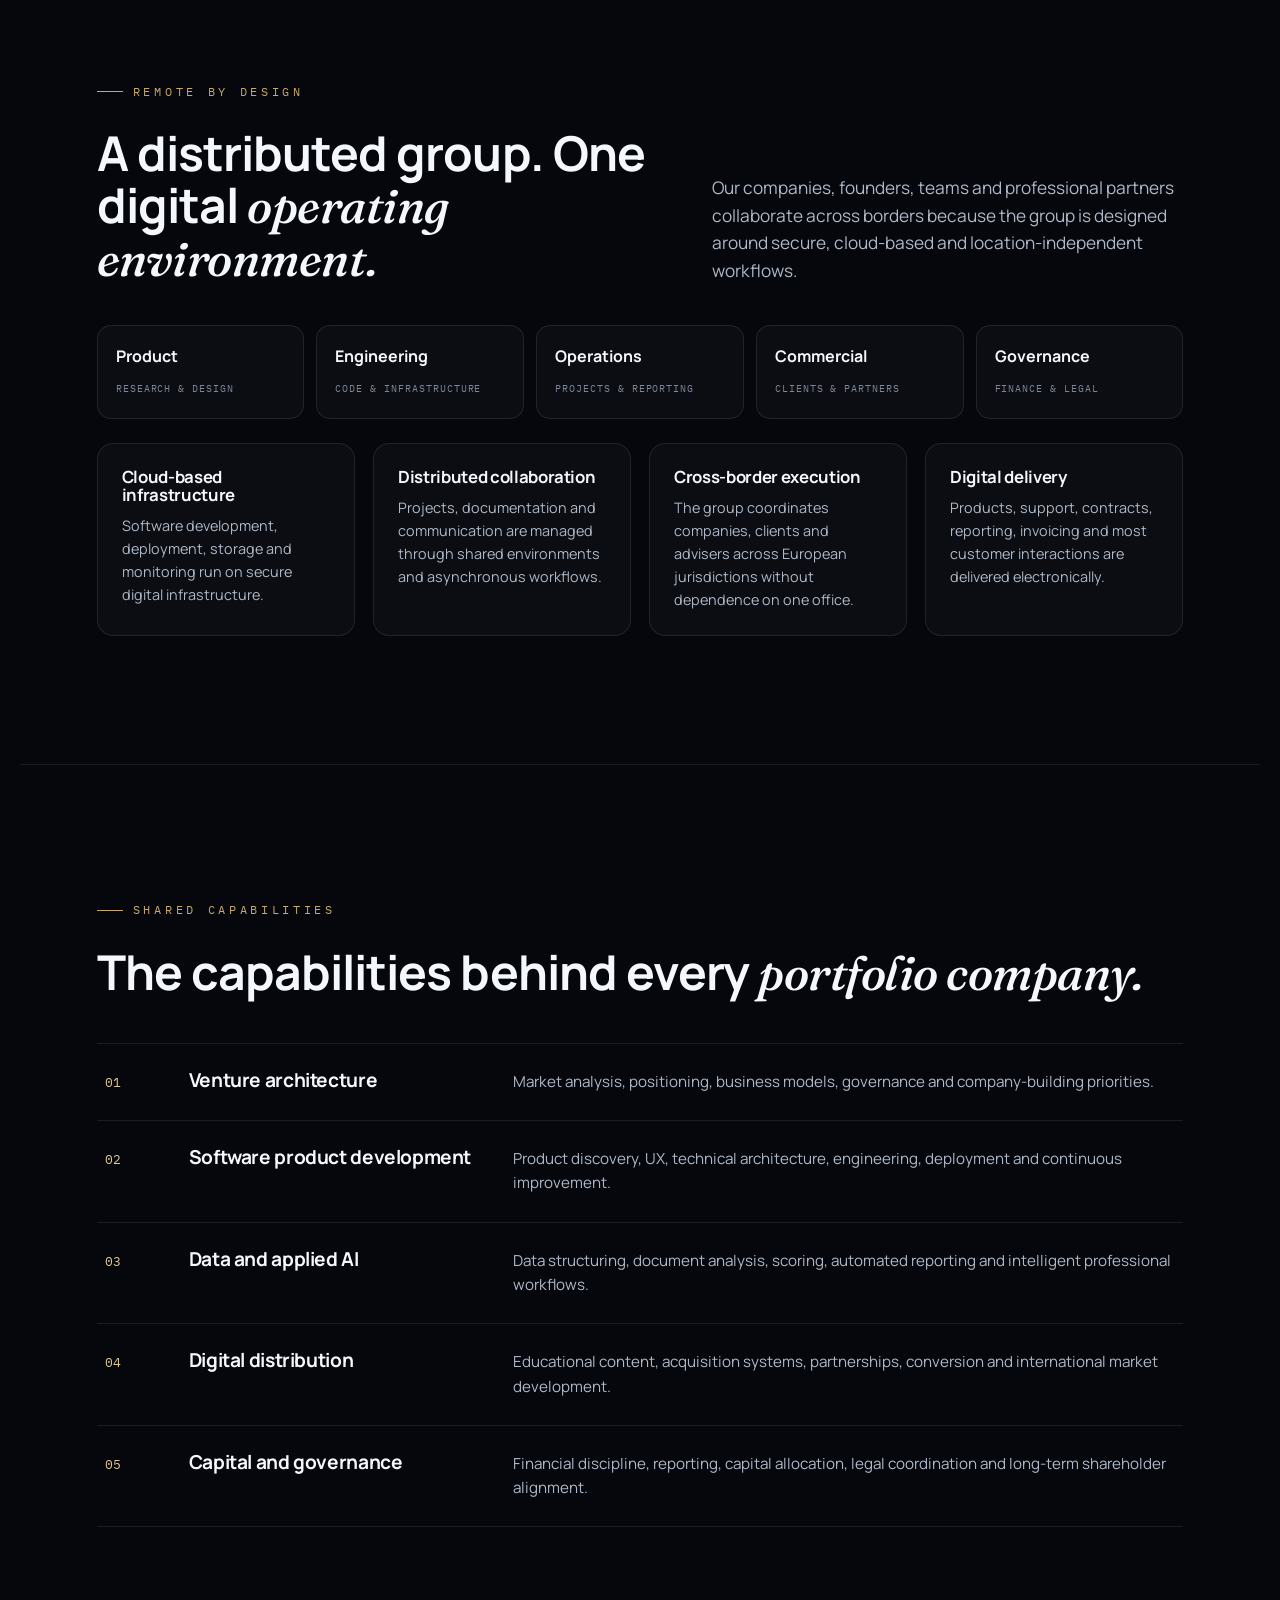
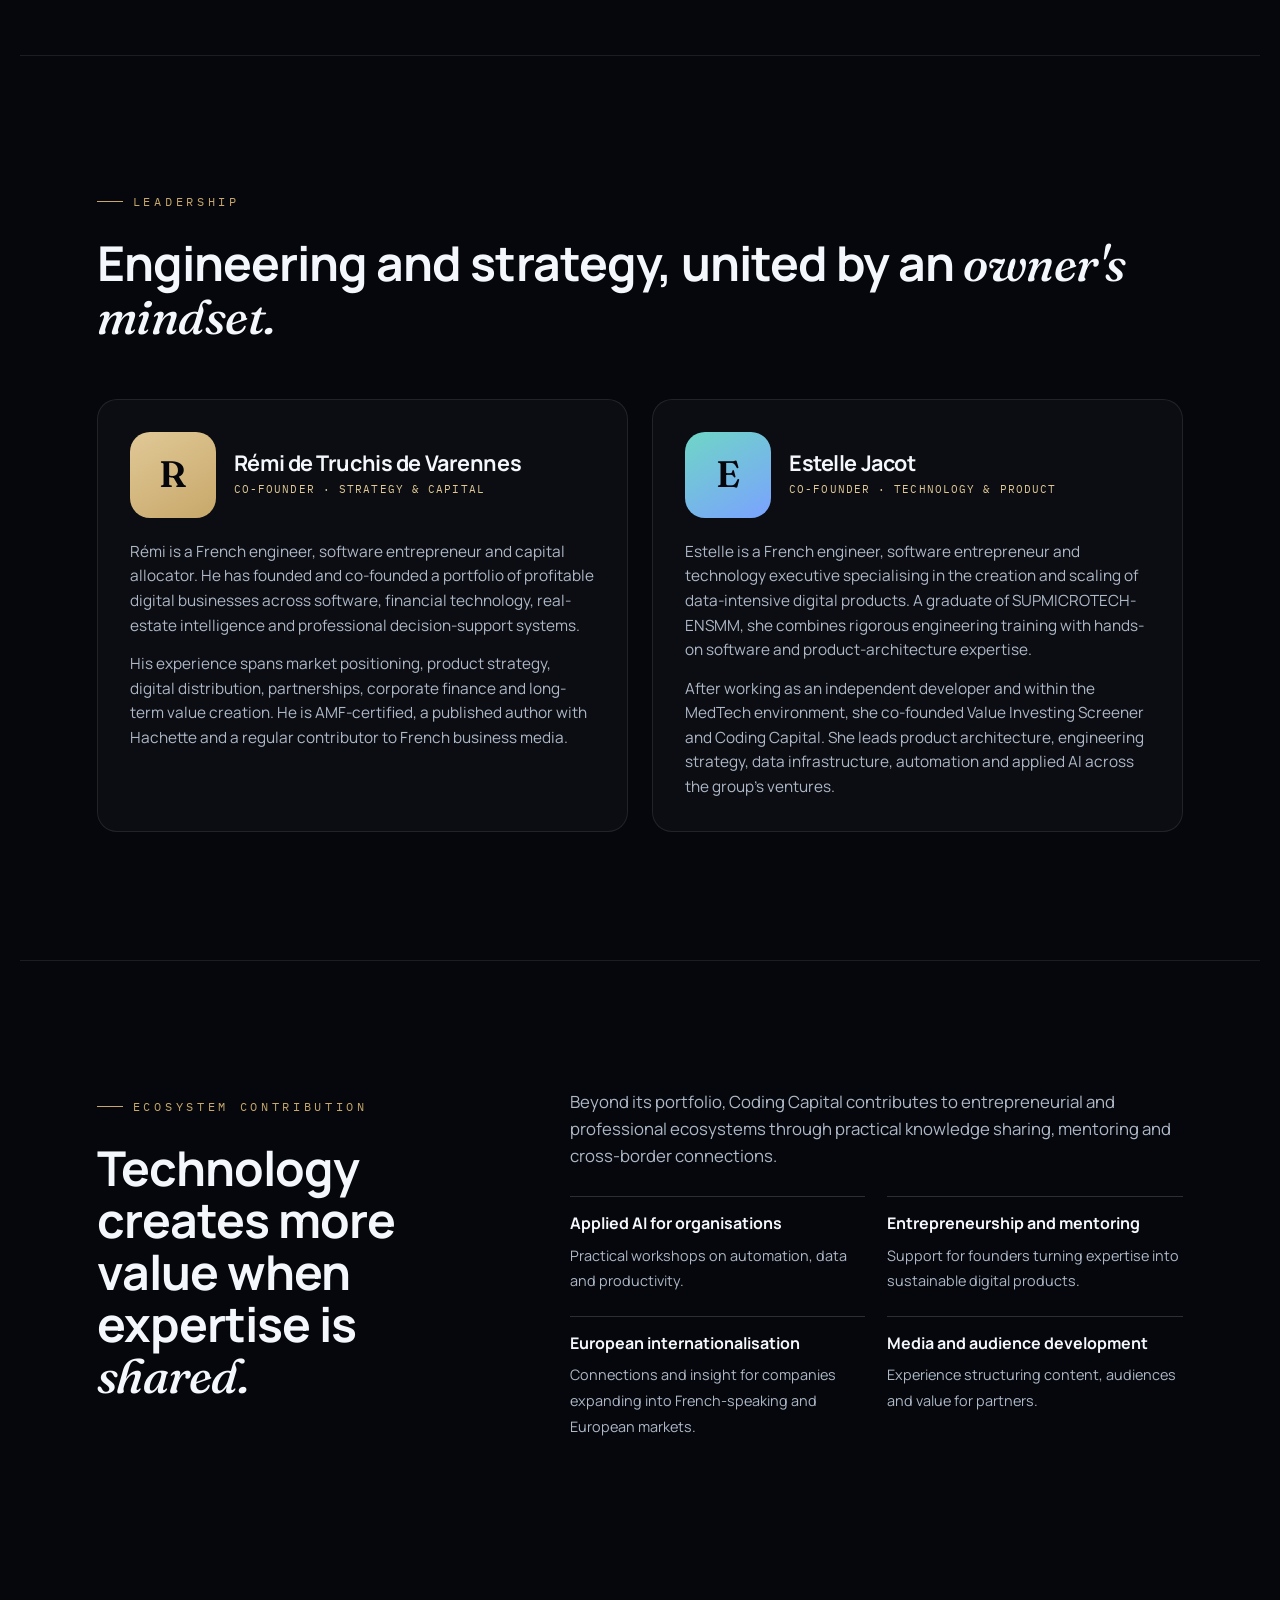
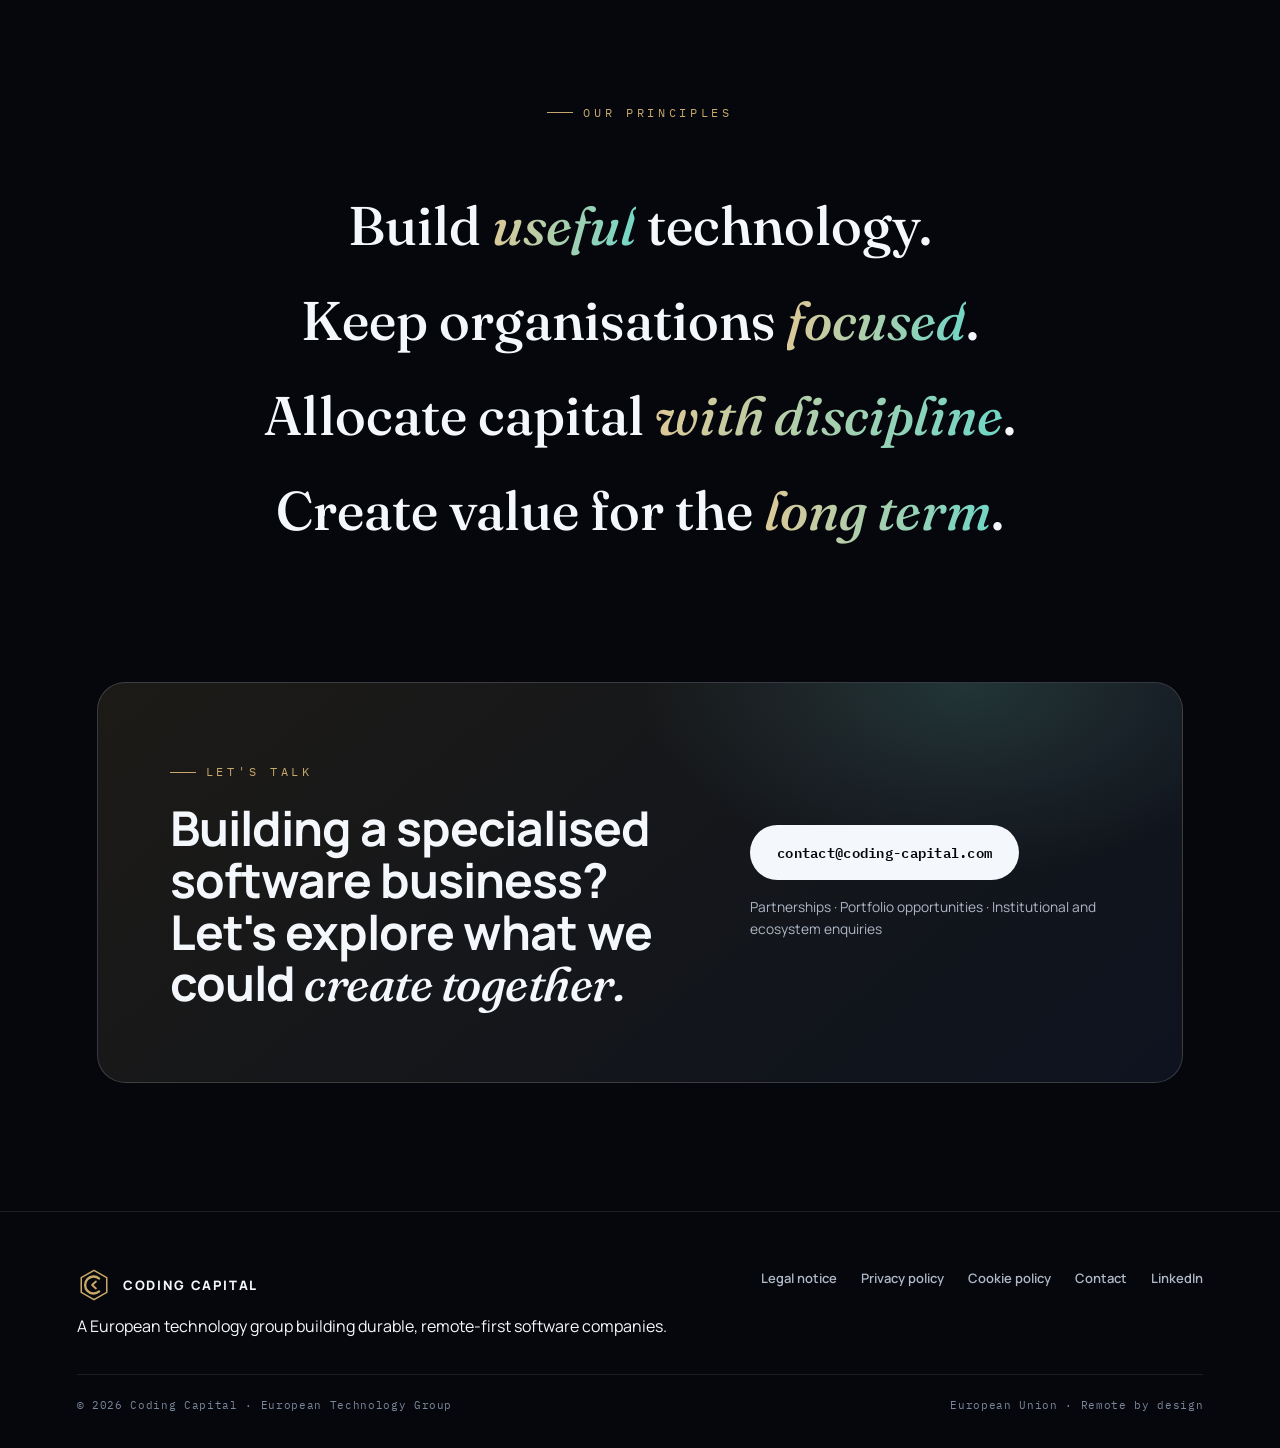
==== commit 74b74018: "Portfolio: real RSVP Please details from please-rsvp.com Co-Authored-By: Claude Opus 5.5 (1M context" ====
--- a/index.html
+++ b/index.html
@@ -510,12 +510,12 @@
             <p>An intelligence and research platform dedicated to initial public offerings, spin-offs and listed-market transactions — combining structured data, red-flag analysis and educational insight.</p>
             <div class="portfolio-footer"><span>New venture development</span><span>↗</span></div>
           </a>
-          <div class="portfolio-card reveal">
-            <div class="portfolio-meta"><span>EVENT TECH</span><span>EUROPE</span></div>
-            <h3>RSVP please</h3>
-            <p>A simple event invitation and RSVP platform helping hosts send invitations, collect replies and keep track of their guests in one place.</p>
-            <div class="portfolio-footer"><span>New venture development</span><span>Soon</span></div>
-          </div>
+          <a class="portfolio-card reveal" href="https://www.please-rsvp.com/" target="_blank" rel="noopener">
+            <div class="portfolio-meta"><span>WEDDING TECH</span><span>FRANCE</span></div>
+            <h3>RSVP Please</h3>
+            <p>A free wedding-planning platform bringing guests, online RSVPs, seating plan, budget, timeline and wedding website together in one place — without ever opening a spreadsheet.</p>
+            <div class="portfolio-footer"><span>Founded &amp; operated</span><span>↗</span></div>
+          </a>
         </div>
 
         <div class="portfolio-note reveal">
